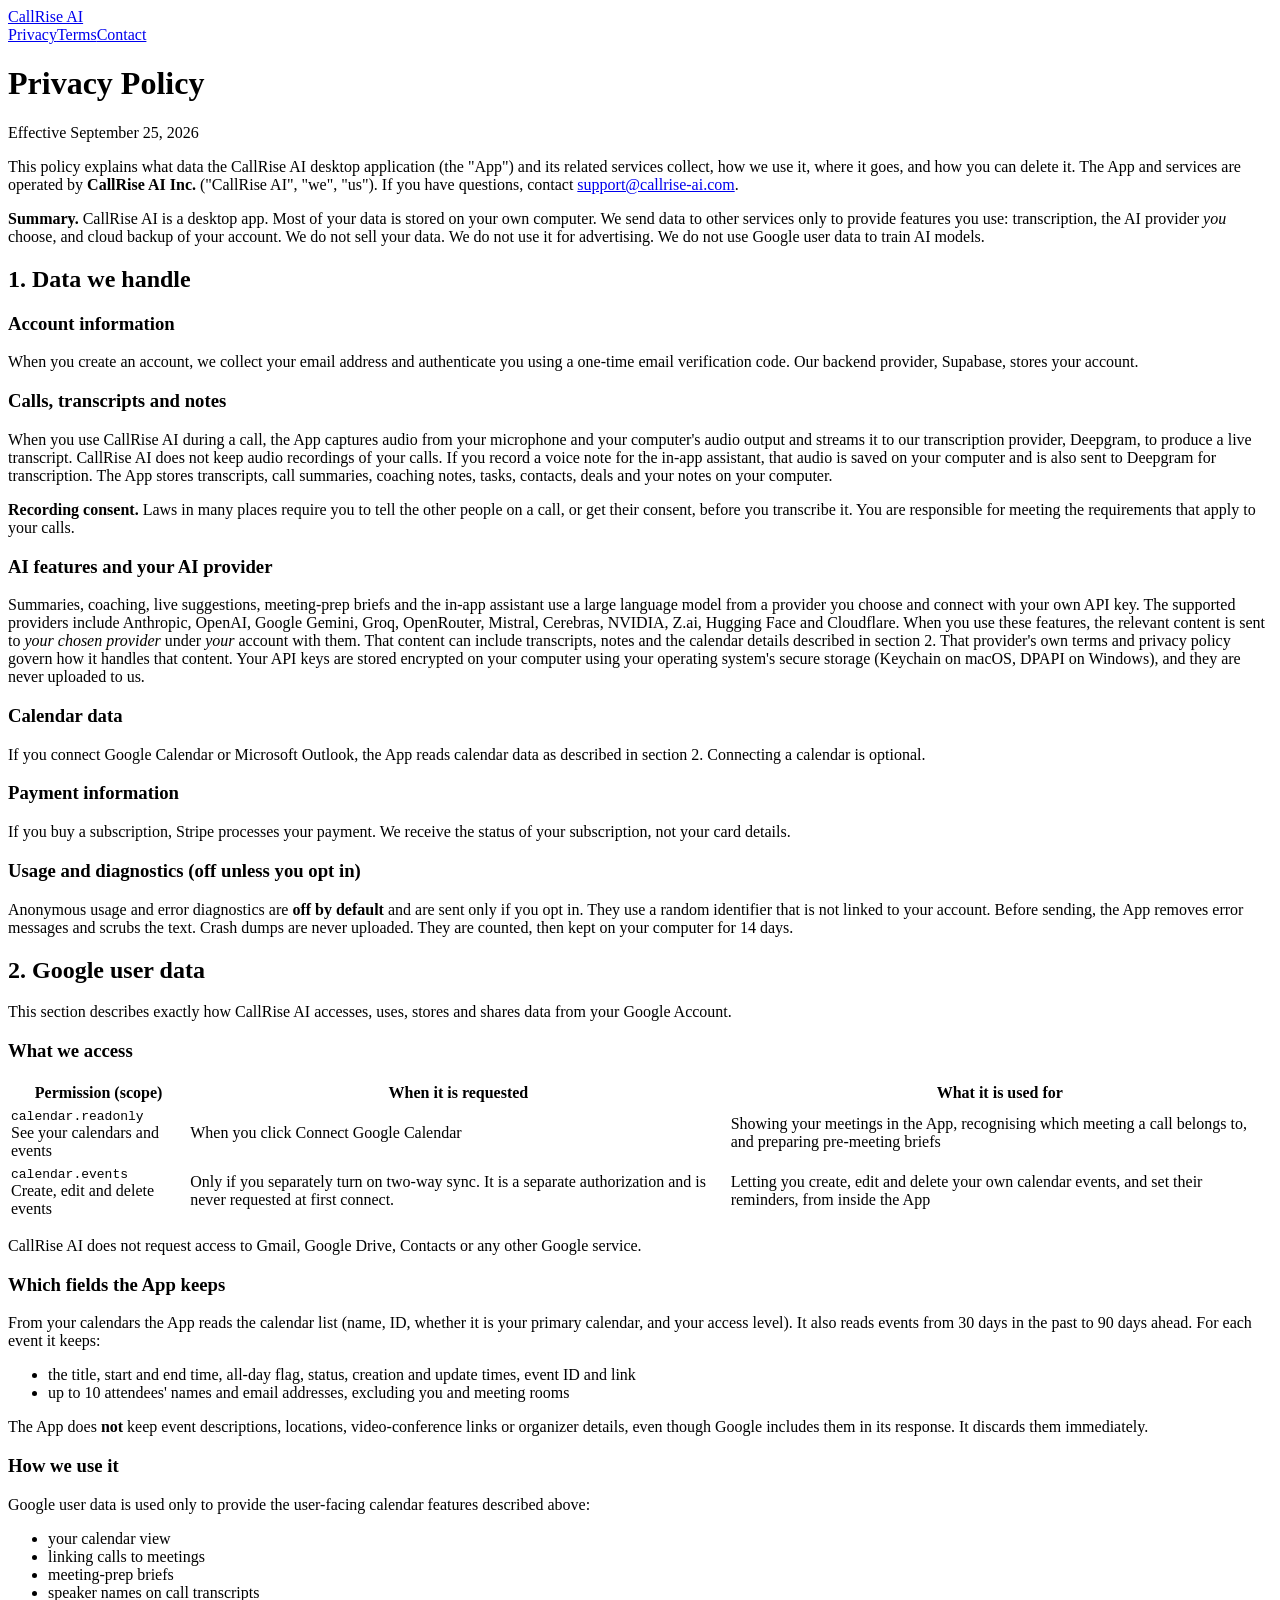
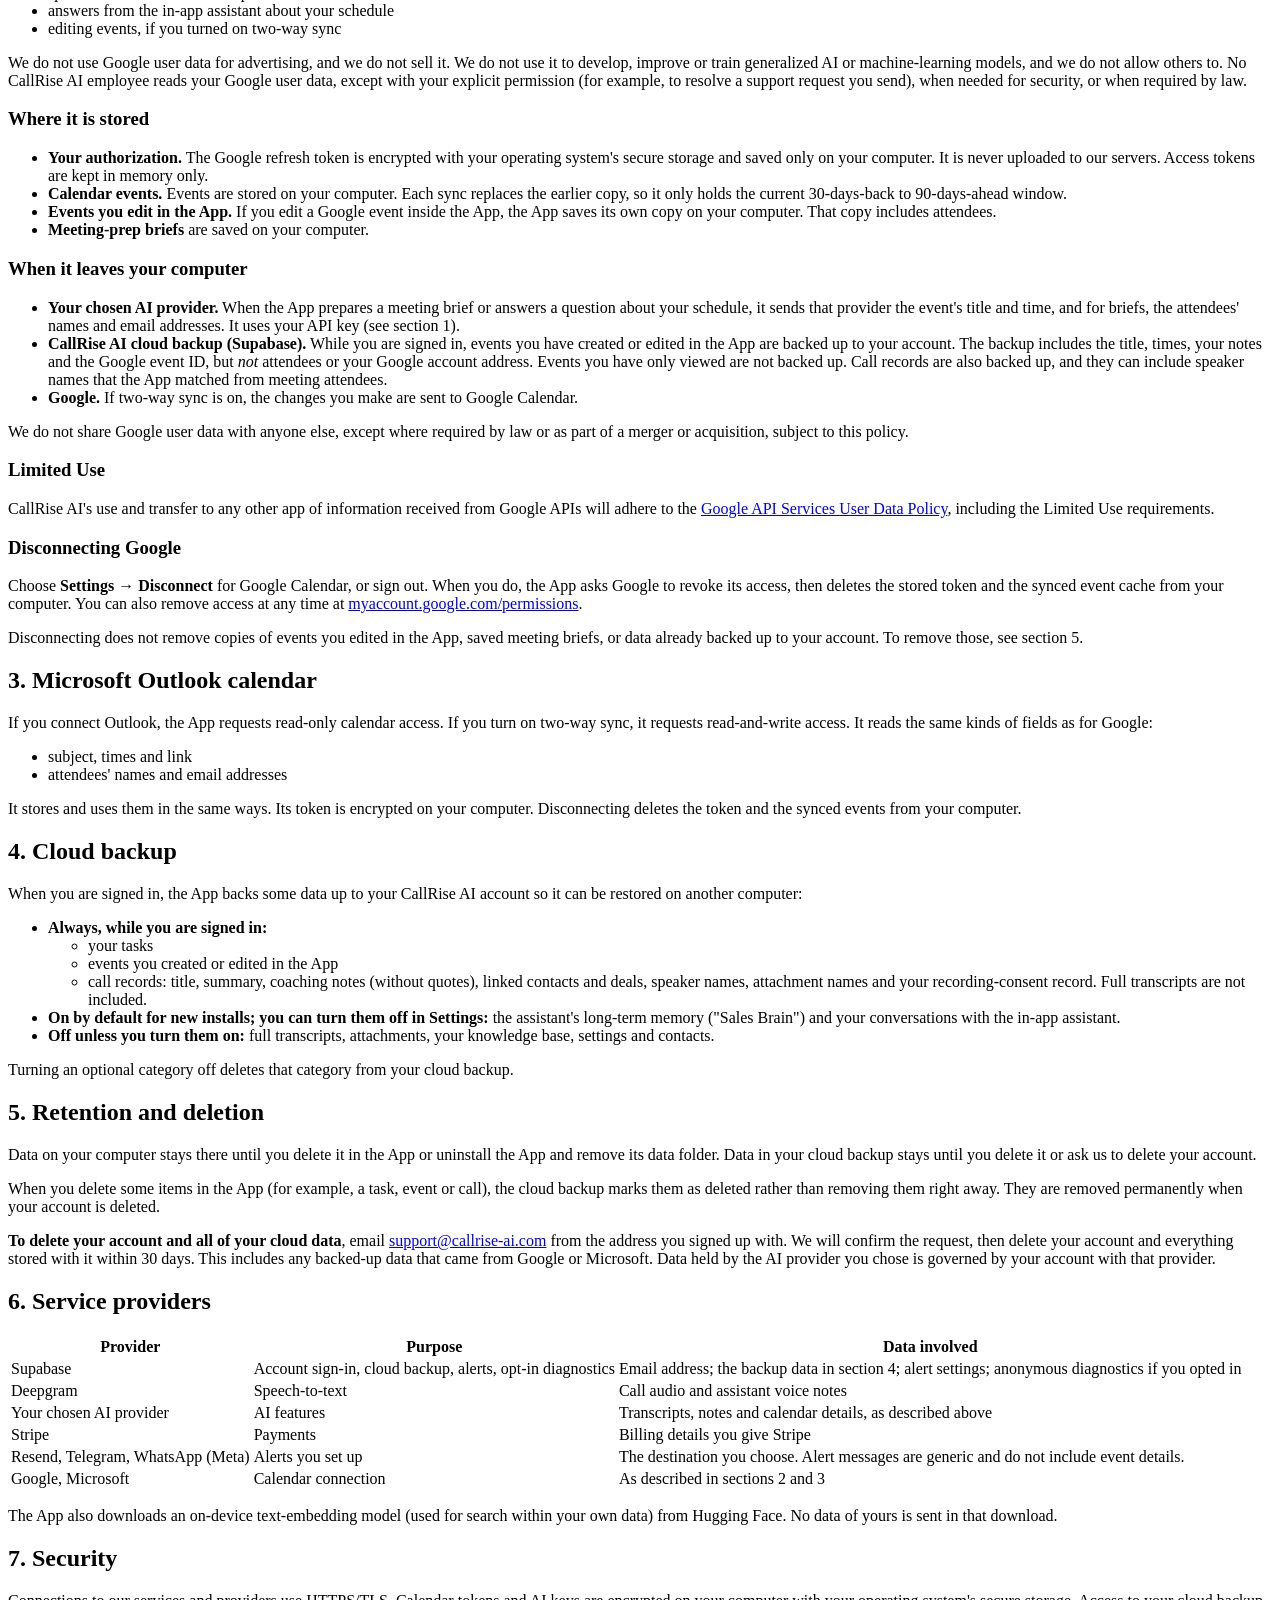
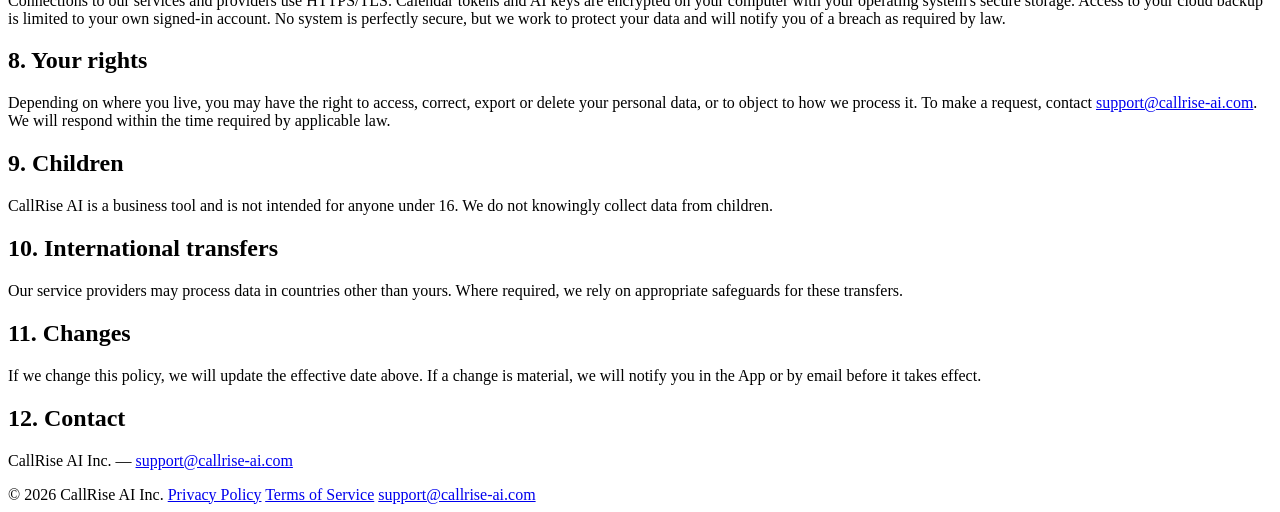
==== privacy/index.html @ b5545a21 "Privacy: exact Limited Use wording; name the embedding model Co-Authored-By: Claude Opus 5.5 <norepl" ====
<!doctype html>
<html lang="en">
<head>
<meta charset="utf-8">
<meta name="viewport" content="width=device-width, initial-scale=1">
<title>Privacy Policy — CallRise AI</title>
<meta name="description" content="How CallRise AI collects, uses, stores, shares and deletes your data, including data from Google Calendar.">
<link rel="icon" href="/icon.png">
<link rel="stylesheet" href="/style.css">
</head>
<body>
<header class="site"><div class="wrap">
  <a class="brand" href="/"><img src="/icon.png" alt="">CallRise AI</a>
  <nav><a href="/privacy/">Privacy</a><a href="/terms/">Terms</a><a href="mailto:support@callrise-ai.com">Contact</a></nav>
</div></header>

<main><div class="wrap">
<h1>Privacy Policy</h1>
<p class="updated">Effective September 25, 2026</p>

<p>This policy explains what data the CallRise AI desktop application (the "App") and its related services collect, how we use it, where it goes, and how you can delete it. The App and services are operated by <strong>CallRise AI Inc.</strong> ("CallRise AI", "we", "us"). If you have questions, contact <a href="mailto:support@callrise-ai.com">support@callrise-ai.com</a>.</p>

<div class="note"><strong>Summary.</strong> CallRise AI is a desktop app. Most of your data is stored on your own computer. We send data to other services only to provide features you use: transcription, the AI provider <em>you</em> choose, and cloud backup of your account. We do not sell your data. We do not use it for advertising. We do not use Google user data to train AI models.</div>

<h2>1. Data we handle</h2>

<h3>Account information</h3>
<p>When you create an account, we collect your email address and authenticate you using a one-time email verification code. Our backend provider, Supabase, stores your account.</p>

<h3>Calls, transcripts and notes</h3>
<p>When you use CallRise AI during a call, the App captures audio from your microphone and your computer's audio output and streams it to our transcription provider, Deepgram, to produce a live transcript. CallRise AI does not keep audio recordings of your calls. If you record a voice note for the in-app assistant, that audio is saved on your computer and is also sent to Deepgram for transcription. The App stores transcripts, call summaries, coaching notes, tasks, contacts, deals and your notes on your computer.</p>
<p><strong>Recording consent.</strong> Laws in many places require you to tell the other people on a call, or get their consent, before you transcribe it. You are responsible for meeting the requirements that apply to your calls.</p>

<h3>AI features and your AI provider</h3>
<p>Summaries, coaching, live suggestions, meeting-prep briefs and the in-app assistant use a large language model from a provider you choose and connect with your own API key. The supported providers include Anthropic, OpenAI, Google Gemini, Groq, OpenRouter, Mistral, Cerebras, NVIDIA, Z.ai, Hugging Face and Cloudflare. When you use these features, the relevant content is sent to <em>your chosen provider</em> under <em>your</em> account with them. That content can include transcripts, notes and the calendar details described in section 2. That provider's own terms and privacy policy govern how it handles that content. Your API keys are stored encrypted on your computer using your operating system's secure storage (Keychain on macOS, DPAPI on Windows), and they are never uploaded to us.</p>

<h3>Calendar data</h3>
<p>If you connect Google Calendar or Microsoft Outlook, the App reads calendar data as described in section 2. Connecting a calendar is optional.</p>

<h3>Payment information</h3>
<p>If you buy a subscription, Stripe processes your payment. We receive the status of your subscription, not your card details.</p>

<h3>Usage and diagnostics (off unless you opt in)</h3>
<p>Anonymous usage and error diagnostics are <strong>off by default</strong> and are sent only if you opt in. They use a random identifier that is not linked to your account. Before sending, the App removes error messages and scrubs the text. Crash dumps are never uploaded. They are counted, then kept on your computer for 14 days.</p>

<h2>2. Google user data</h2>
<p>This section describes exactly how CallRise AI accesses, uses, stores and shares data from your Google Account.</p>

<h3>What we access</h3>
<div class="table-scroll"><table>
<tr><th>Permission (scope)</th><th>When it is requested</th><th>What it is used for</th></tr>
<tr><td><code>calendar.readonly</code><br>See your calendars and events</td><td>When you click Connect Google Calendar</td><td>Showing your meetings in the App, recognising which meeting a call belongs to, and preparing pre-meeting briefs</td></tr>
<tr><td><code>calendar.events</code><br>Create, edit and delete events</td><td>Only if you separately turn on two-way sync. It is a separate authorization and is never requested at first connect.</td><td>Letting you create, edit and delete your own calendar events, and set their reminders, from inside the App</td></tr>
</table></div>
<p>CallRise AI does not request access to Gmail, Google Drive, Contacts or any other Google service.</p>

<h3>Which fields the App keeps</h3>
<p>From your calendars the App reads the calendar list (name, ID, whether it is your primary calendar, and your access level). It also reads events from 30 days in the past to 90 days ahead. For each event it keeps:</p>
<ul>
  <li>the title, start and end time, all-day flag, status, creation and update times, event ID and link</li>
  <li>up to 10 attendees' names and email addresses, excluding you and meeting rooms</li>
</ul>
<p>The App does <strong>not</strong> keep event descriptions, locations, video-conference links or organizer details, even though Google includes them in its response. It discards them immediately.</p>

<h3>How we use it</h3>
<p>Google user data is used only to provide the user-facing calendar features described above:</p>
<ul>
  <li>your calendar view</li>
  <li>linking calls to meetings</li>
  <li>meeting-prep briefs</li>
  <li>speaker names on call transcripts</li>
  <li>answers from the in-app assistant about your schedule</li>
  <li>editing events, if you turned on two-way sync</li>
</ul>
<p>We do not use Google user data for advertising, and we do not sell it. We do not use it to develop, improve or train generalized AI or machine-learning models, and we do not allow others to. No CallRise AI employee reads your Google user data, except with your explicit permission (for example, to resolve a support request you send), when needed for security, or when required by law.</p>

<h3>Where it is stored</h3>
<ul>
  <li><strong>Your authorization.</strong> The Google refresh token is encrypted with your operating system's secure storage and saved only on your computer. It is never uploaded to our servers. Access tokens are kept in memory only.</li>
  <li><strong>Calendar events.</strong> Events are stored on your computer. Each sync replaces the earlier copy, so it only holds the current 30-days-back to 90-days-ahead window.</li>
  <li><strong>Events you edit in the App.</strong> If you edit a Google event inside the App, the App saves its own copy on your computer. That copy includes attendees.</li>
  <li><strong>Meeting-prep briefs</strong> are saved on your computer.</li>
</ul>

<h3>When it leaves your computer</h3>
<ul>
  <li><strong>Your chosen AI provider.</strong> When the App prepares a meeting brief or answers a question about your schedule, it sends that provider the event's title and time, and for briefs, the attendees' names and email addresses. It uses your API key (see section 1).</li>
  <li><strong>CallRise AI cloud backup (Supabase).</strong> While you are signed in, events you have created or edited in the App are backed up to your account. The backup includes the title, times, your notes and the Google event ID, but <em>not</em> attendees or your Google account address. Events you have only viewed are not backed up. Call records are also backed up, and they can include speaker names that the App matched from meeting attendees.</li>
  <li><strong>Google.</strong> If two-way sync is on, the changes you make are sent to Google Calendar.</li>
</ul>
<p>We do not share Google user data with anyone else, except where required by law or as part of a merger or acquisition, subject to this policy.</p>

<h3>Limited Use</h3>
<p>CallRise AI's use and transfer to any other app of information received from Google APIs will adhere to the <a href="https://developers.google.com/terms/api-services-user-data-policy">Google API Services User Data Policy</a>, including the Limited Use requirements.</p>

<h3>Disconnecting Google</h3>
<p>Choose <strong>Settings → Disconnect</strong> for Google Calendar, or sign out. When you do, the App asks Google to revoke its access, then deletes the stored token and the synced event cache from your computer. You can also remove access at any time at <a href="https://myaccount.google.com/permissions">myaccount.google.com/permissions</a>.</p>
<p>Disconnecting does not remove copies of events you edited in the App, saved meeting briefs, or data already backed up to your account. To remove those, see section 5.</p>

<h2>3. Microsoft Outlook calendar</h2>
<p>If you connect Outlook, the App requests read-only calendar access. If you turn on two-way sync, it requests read-and-write access. It reads the same kinds of fields as for Google:</p>
<ul>
  <li>subject, times and link</li>
  <li>attendees' names and email addresses</li>
</ul>
<p>It stores and uses them in the same ways. Its token is encrypted on your computer. Disconnecting deletes the token and the synced events from your computer.</p>

<h2>4. Cloud backup</h2>
<p>When you are signed in, the App backs some data up to your CallRise AI account so it can be restored on another computer:</p>
<ul>
  <li><strong>Always, while you are signed in:</strong>
    <ul>
      <li>your tasks</li>
      <li>events you created or edited in the App</li>
      <li>call records: title, summary, coaching notes (without quotes), linked contacts and deals, speaker names, attachment names and your recording-consent record. Full transcripts are not included.</li>
    </ul>
  </li>
  <li><strong>On by default for new installs; you can turn them off in Settings:</strong> the assistant's long-term memory ("Sales Brain") and your conversations with the in-app assistant.</li>
  <li><strong>Off unless you turn them on:</strong> full transcripts, attachments, your knowledge base, settings and contacts.</li>
</ul>
<p>Turning an optional category off deletes that category from your cloud backup.</p>

<h2>5. Retention and deletion</h2>
<p>Data on your computer stays there until you delete it in the App or uninstall the App and remove its data folder. Data in your cloud backup stays until you delete it or ask us to delete your account.</p>
<p>When you delete some items in the App (for example, a task, event or call), the cloud backup marks them as deleted rather than removing them right away. They are removed permanently when your account is deleted.</p>
<p><strong>To delete your account and all of your cloud data</strong>, email <a href="mailto:support@callrise-ai.com">support@callrise-ai.com</a> from the address you signed up with. We will confirm the request, then delete your account and everything stored with it within 30 days. This includes any backed-up data that came from Google or Microsoft. Data held by the AI provider you chose is governed by your account with that provider.</p>

<h2>6. Service providers</h2>
<div class="table-scroll"><table>
<tr><th>Provider</th><th>Purpose</th><th>Data involved</th></tr>
<tr><td>Supabase</td><td>Account sign-in, cloud backup, alerts, opt-in diagnostics</td><td>Email address; the backup data in section 4; alert settings; anonymous diagnostics if you opted in</td></tr>
<tr><td>Deepgram</td><td>Speech-to-text</td><td>Call audio and assistant voice notes</td></tr>
<tr><td>Your chosen AI provider</td><td>AI features</td><td>Transcripts, notes and calendar details, as described above</td></tr>
<tr><td>Stripe</td><td>Payments</td><td>Billing details you give Stripe</td></tr>
<tr><td>Resend, Telegram, WhatsApp (Meta)</td><td>Alerts you set up</td><td>The destination you choose. Alert messages are generic and do not include event details.</td></tr>
<tr><td>Google, Microsoft</td><td>Calendar connection</td><td>As described in sections 2 and 3</td></tr>
</table></div>
<p>The App also downloads an on-device text-embedding model (used for search within your own data) from Hugging Face. No data of yours is sent in that download.</p>

<h2>7. Security</h2>
<p>Connections to our services and providers use HTTPS/TLS. Calendar tokens and AI keys are encrypted on your computer with your operating system's secure storage. Access to your cloud backup is limited to your own signed-in account. No system is perfectly secure, but we work to protect your data and will notify you of a breach as required by law.</p>

<h2>8. Your rights</h2>
<p>Depending on where you live, you may have the right to access, correct, export or delete your personal data, or to object to how we process it. To make a request, contact <a href="mailto:support@callrise-ai.com">support@callrise-ai.com</a>. We will respond within the time required by applicable law.</p>

<h2>9. Children</h2>
<p>CallRise AI is a business tool and is not intended for anyone under 16. We do not knowingly collect data from children.</p>

<h2>10. International transfers</h2>
<p>Our service providers may process data in countries other than yours. Where required, we rely on appropriate safeguards for these transfers.</p>

<h2>11. Changes</h2>
<p>If we change this policy, we will update the effective date above. If a change is material, we will notify you in the App or by email before it takes effect.</p>

<h2>12. Contact</h2>
<p>CallRise AI Inc. — <a href="mailto:support@callrise-ai.com">support@callrise-ai.com</a></p>
</div></main>

<footer class="site"><div class="wrap">
  <span>&copy; 2026 CallRise AI Inc.</span>
  <a href="/privacy/">Privacy Policy</a>
  <a href="/terms/">Terms of Service</a>
  <a href="mailto:support@callrise-ai.com">support@callrise-ai.com</a>
</div></footer>
</body>
</html>
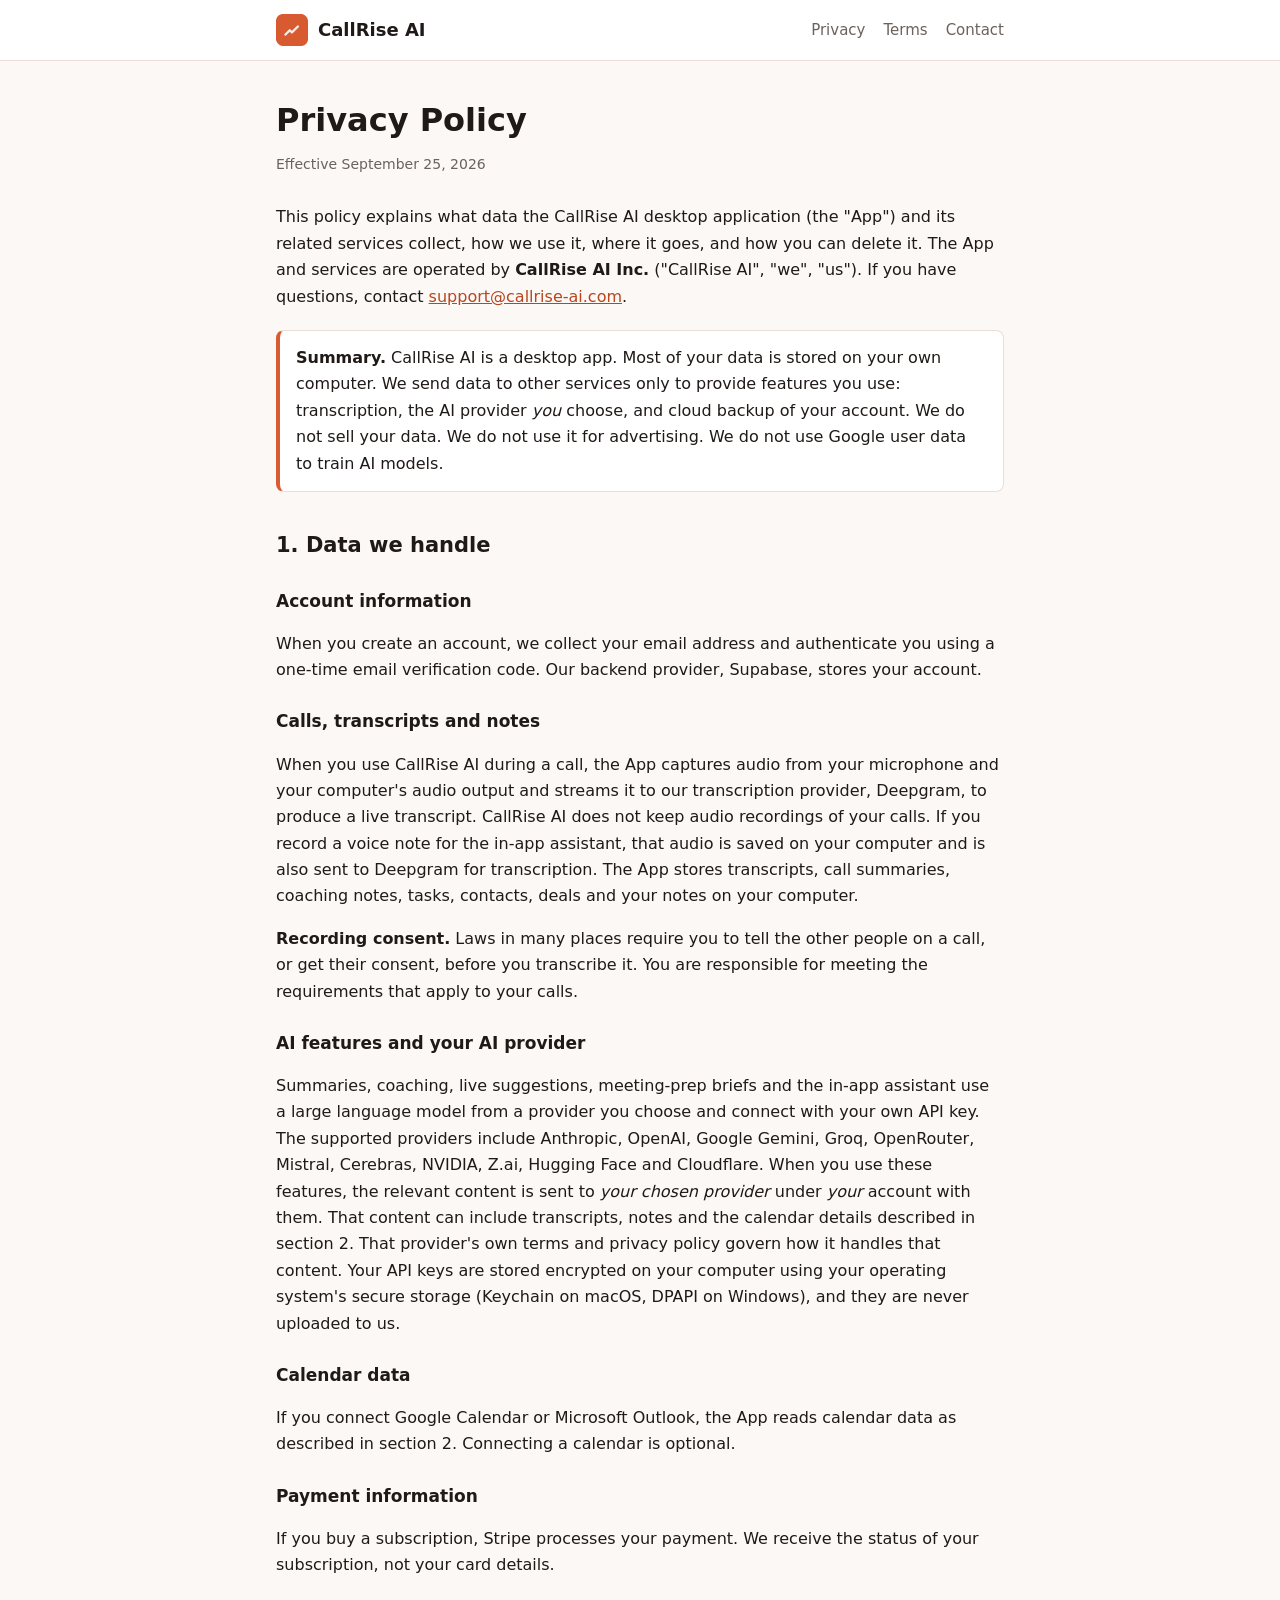
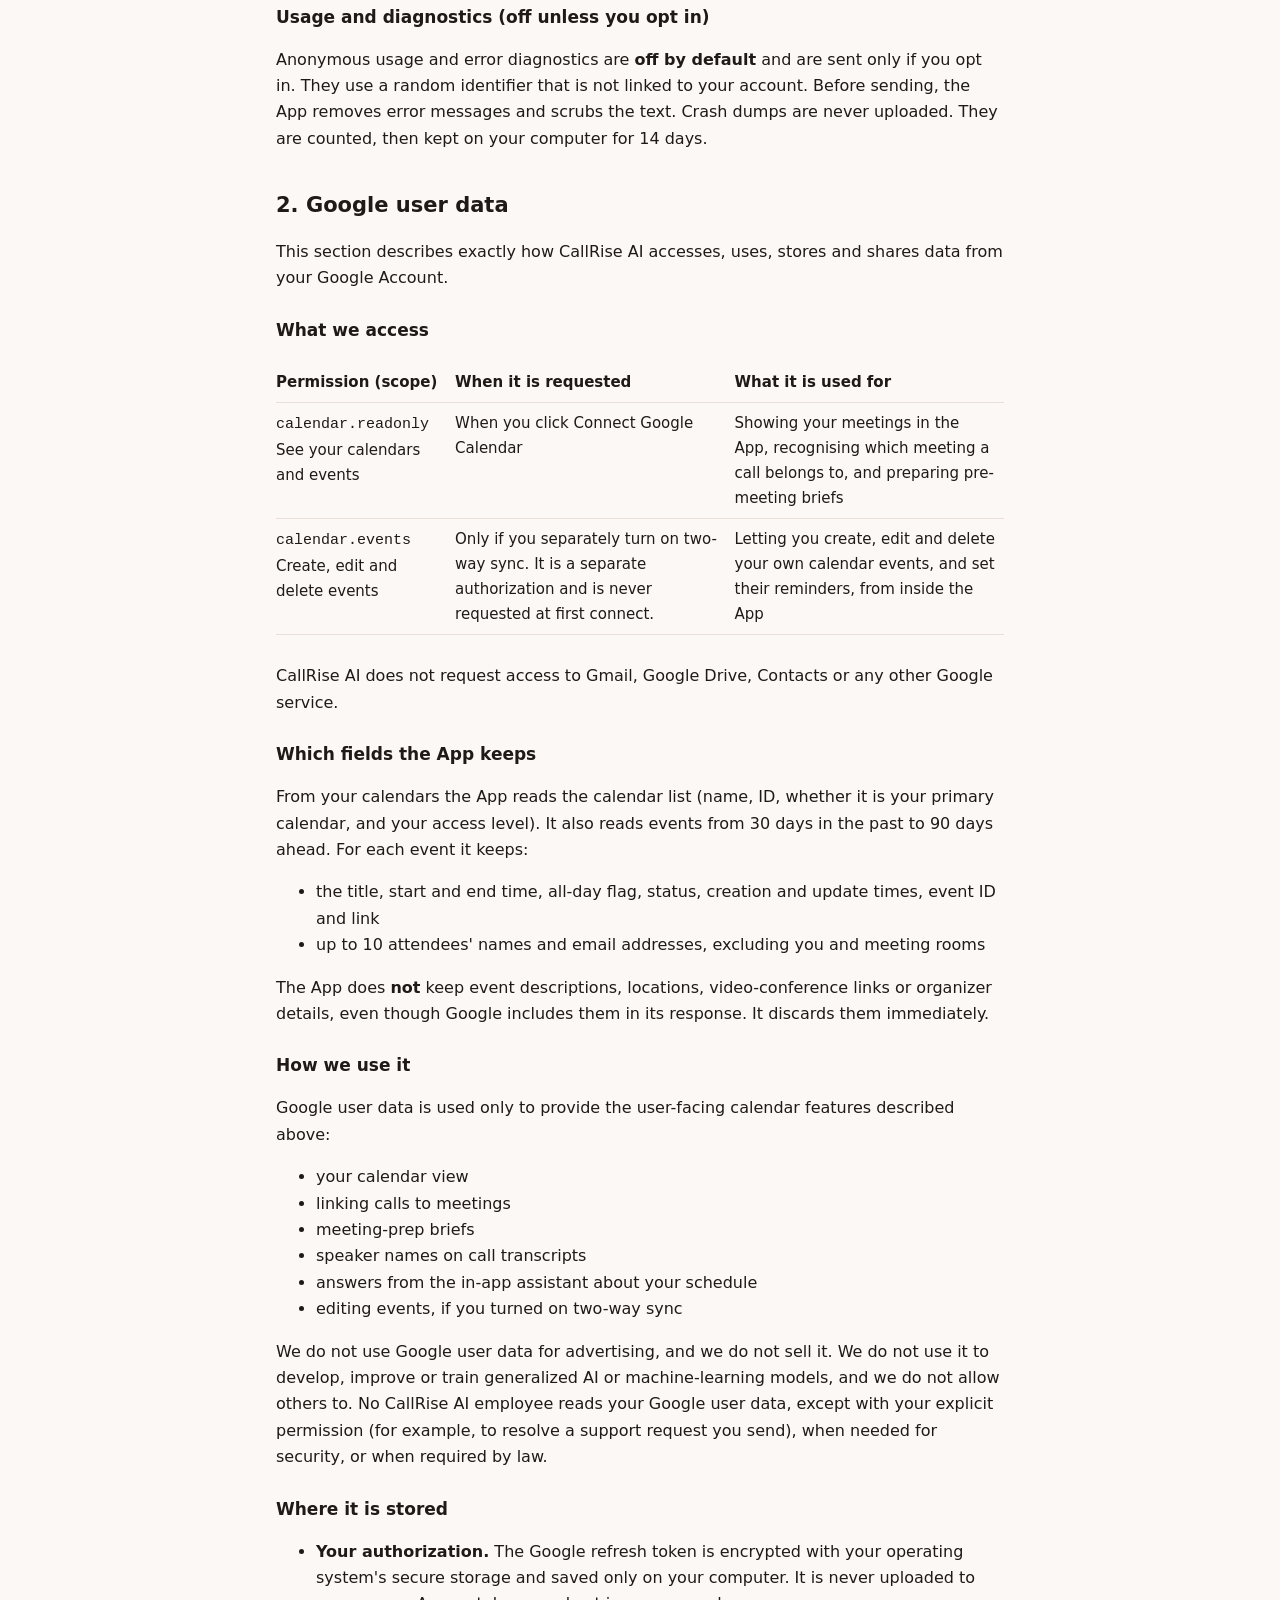
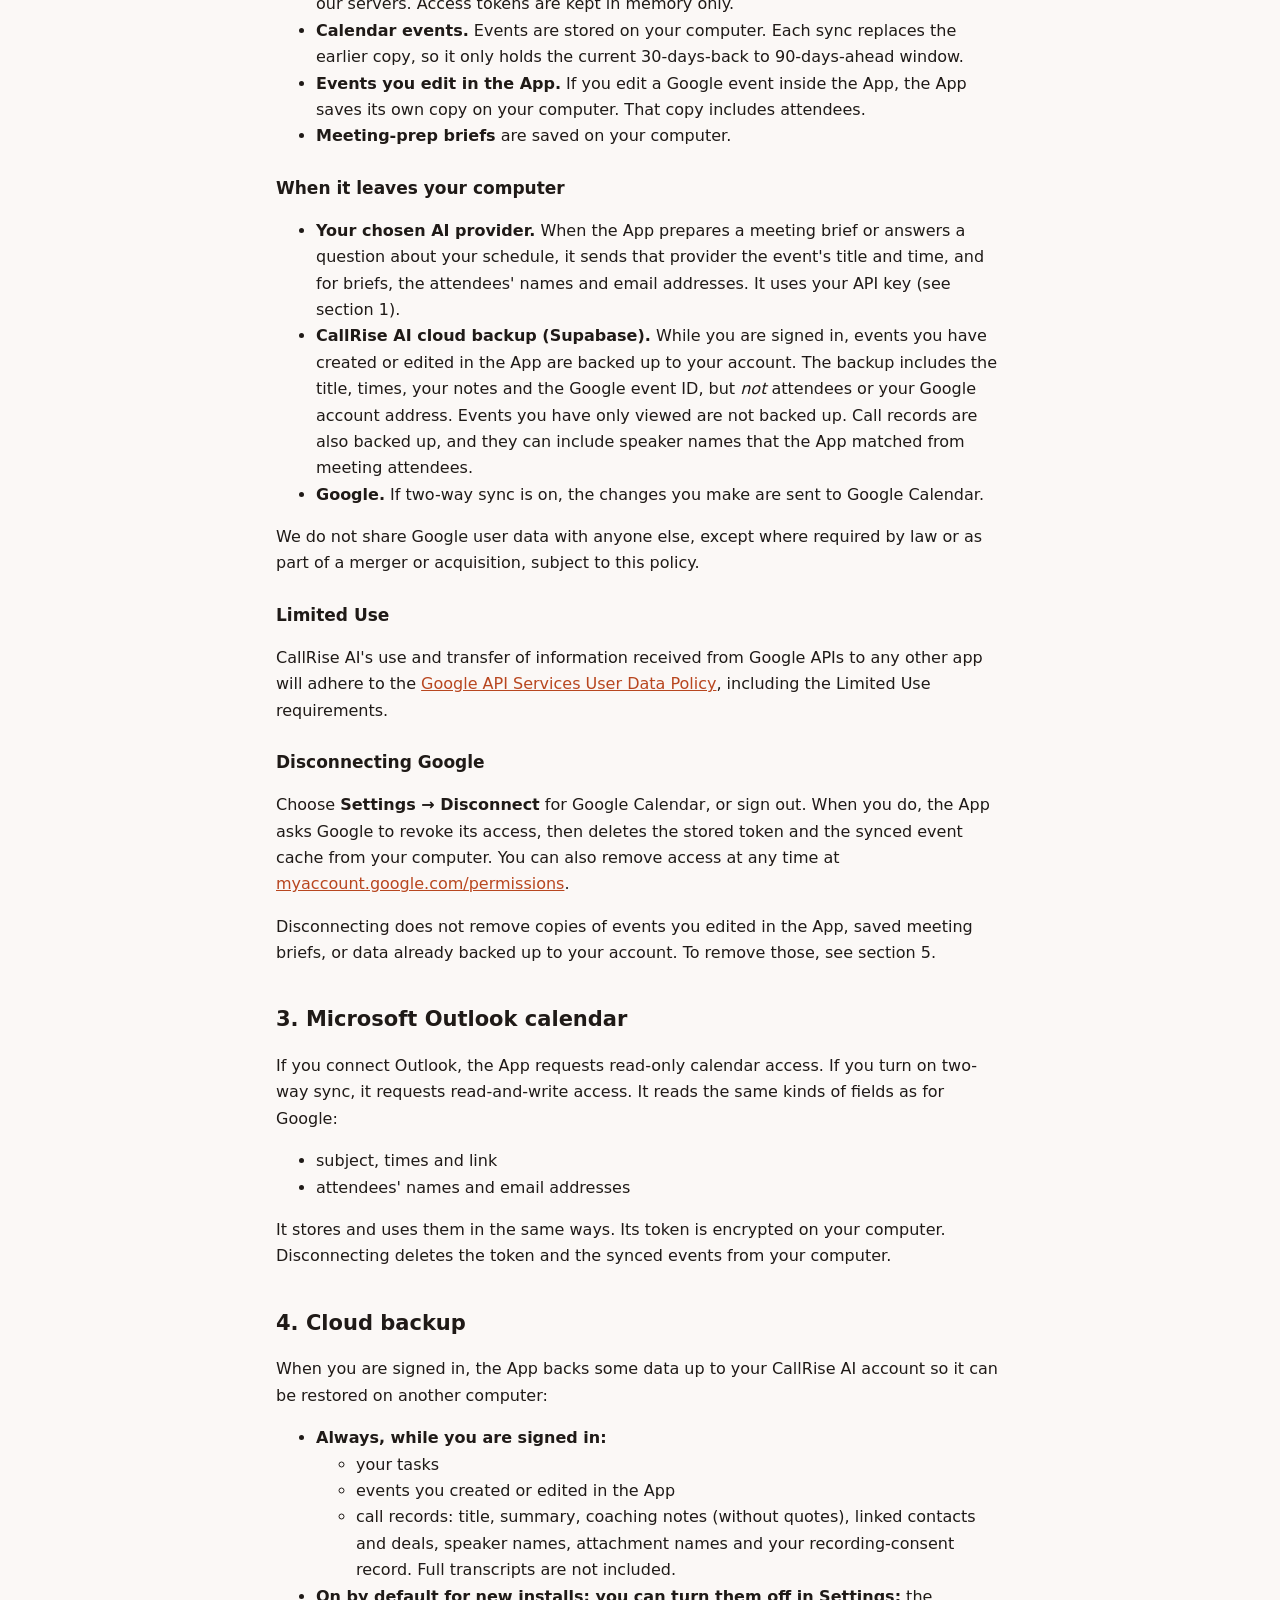
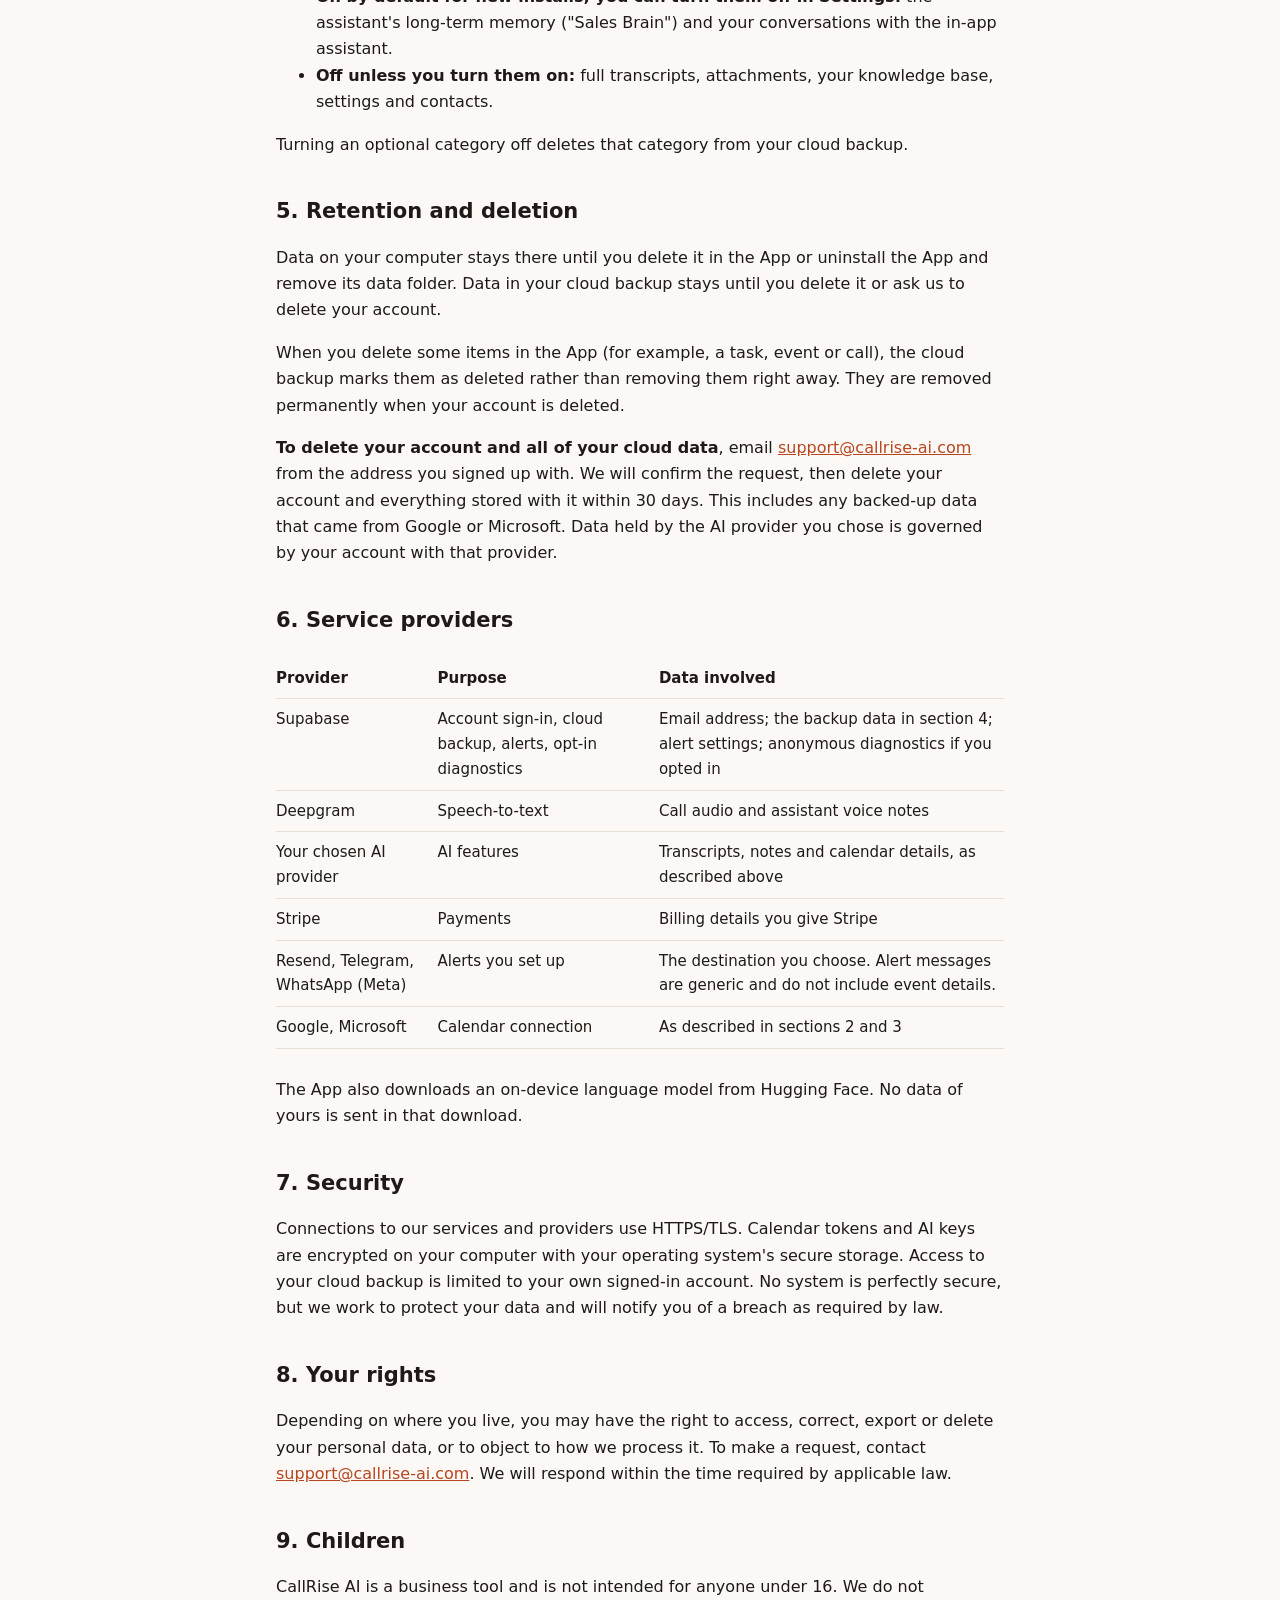
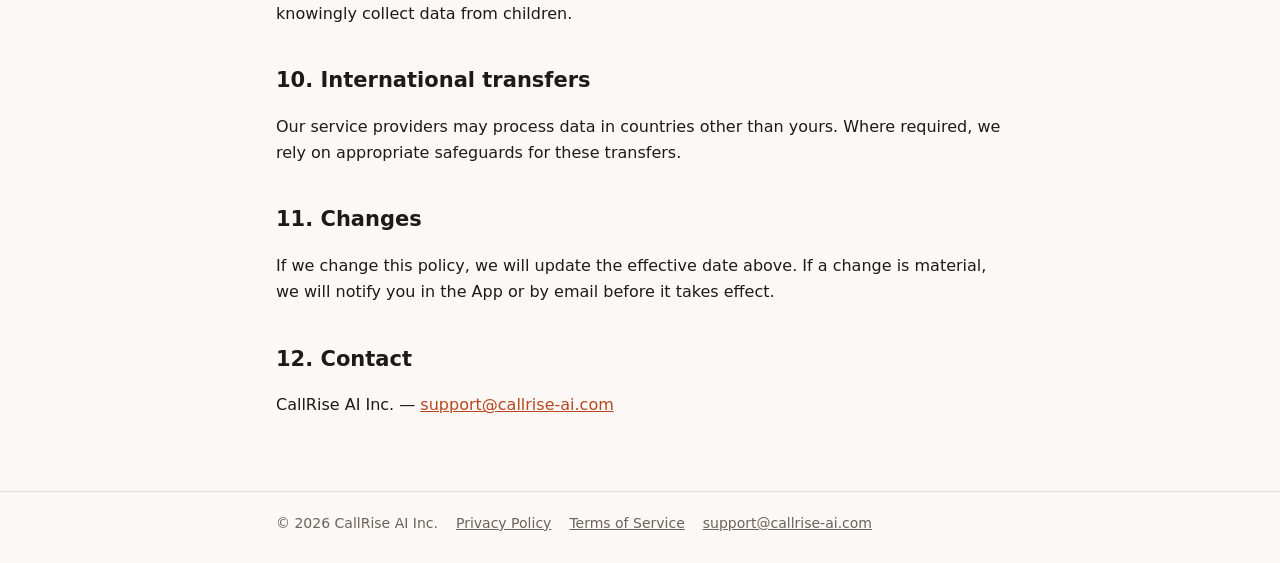
==== commit 3f9c512e: "CallRise AI website: home, privacy policy, terms (for Google OAuth verification) Co-Authored-By: Cla" ====
--- a/privacy/index.html
+++ b/privacy/index.html
@@ -91,7 +91,7 @@
 <p>We do not share Google user data with anyone else, except where required by law or as part of a merger or acquisition, subject to this policy.</p>
 
 <h3>Limited Use</h3>
-<p>CallRise AI's use and transfer to any other app of information received from Google APIs will adhere to the <a href="https://developers.google.com/terms/api-services-user-data-policy">Google API Services User Data Policy</a>, including the Limited Use requirements.</p>
+<p>CallRise AI's use and transfer of information received from Google APIs to any other app will adhere to the <a href="https://developers.google.com/terms/api-services-user-data-policy">Google API Services User Data Policy</a>, including the Limited Use requirements.</p>
 
 <h3>Disconnecting Google</h3>
 <p>Choose <strong>Settings → Disconnect</strong> for Google Calendar, or sign out. When you do, the App asks Google to revoke its access, then deletes the stored token and the synced event cache from your computer. You can also remove access at any time at <a href="https://myaccount.google.com/permissions">myaccount.google.com/permissions</a>.</p>
@@ -135,7 +135,7 @@
 <tr><td>Resend, Telegram, WhatsApp (Meta)</td><td>Alerts you set up</td><td>The destination you choose. Alert messages are generic and do not include event details.</td></tr>
 <tr><td>Google, Microsoft</td><td>Calendar connection</td><td>As described in sections 2 and 3</td></tr>
 </table></div>
-<p>The App also downloads an on-device text-embedding model (used for search within your own data) from Hugging Face. No data of yours is sent in that download.</p>
+<p>The App also downloads an on-device language model from Hugging Face. No data of yours is sent in that download.</p>
 
 <h2>7. Security</h2>
 <p>Connections to our services and providers use HTTPS/TLS. Calendar tokens and AI keys are encrypted on your computer with your operating system's secure storage. Access to your cloud backup is limited to your own signed-in account. No system is perfectly secure, but we work to protect your data and will notify you of a breach as required by law.</p>
--- a/style.css
+++ b/style.css
@@ -0,0 +1,64 @@
+:root {
+  --bg: #fbf8f6;
+  --surface: #ffffff;
+  --text: #1f1a17;
+  --muted: #6b625c;
+  --line: #eadfd8;
+  --brand: #d95b32;
+  --brand-ink: #b8461f;
+}
+@media (prefers-color-scheme: dark) {
+  :root {
+    --bg: #161311;
+    --surface: #1f1b18;
+    --text: #f2ece8;
+    --muted: #a99f98;
+    --line: #342d28;
+    --brand: #e5704a;
+    --brand-ink: #f08a66;
+  }
+}
+* { box-sizing: border-box; }
+html { -webkit-text-size-adjust: 100%; }
+body {
+  margin: 0;
+  background: var(--bg);
+  color: var(--text);
+  font: 16px/1.65 system-ui, -apple-system, "Segoe UI", Roboto, Helvetica, Arial, sans-serif;
+}
+a { color: var(--brand-ink); }
+.wrap { max-width: 760px; margin: 0 auto; padding: 0 16px; }
+header.site {
+  border-bottom: 1px solid var(--line);
+  background: var(--surface);
+}
+header.site .wrap {
+  display: flex; align-items: center; justify-content: space-between;
+  gap: 12px; padding-top: 14px; padding-bottom: 14px; flex-wrap: wrap;
+}
+.brand { display: flex; align-items: center; gap: 10px; text-decoration: none; color: var(--text); font-weight: 700; font-size: 18px; }
+.brand img { width: 32px; height: 32px; }
+nav a { color: var(--muted); text-decoration: none; margin-left: 18px; font-size: 15px; }
+nav a:first-child { margin-left: 0; }
+nav a:hover { color: var(--text); }
+main { padding: 40px 0 56px; }
+h1 { font-size: 32px; line-height: 1.2; margin: 0 0 8px; }
+h2 { font-size: 21px; margin: 36px 0 8px; }
+h3 { font-size: 17px; margin: 24px 0 6px; }
+.lede { font-size: 19px; color: var(--muted); margin: 0 0 28px; }
+.updated { color: var(--muted); font-size: 14px; margin-bottom: 28px; }
+.hero { text-align: center; padding: 32px 0 8px; }
+.hero img { width: 96px; height: 96px; margin-bottom: 20px; }
+.hero h1 { font-size: 40px; }
+.cards { display: grid; grid-template-columns: repeat(auto-fit, minmax(210px, 1fr)); gap: 14px; margin: 32px 0; }
+.card { background: var(--surface); border: 1px solid var(--line); border-radius: 12px; padding: 18px; }
+.card h3 { margin-top: 0; }
+.card p { margin: 0; color: var(--muted); font-size: 15px; }
+.note { background: var(--surface); border: 1px solid var(--line); border-left: 4px solid var(--brand); border-radius: 8px; padding: 14px 16px; margin: 20px 0; }
+table { border-collapse: collapse; width: 100%; font-size: 15px; margin: 12px 0; }
+th, td { text-align: left; vertical-align: top; border-bottom: 1px solid var(--line); padding: 8px 8px 8px 0; }
+th { font-weight: 600; }
+.table-scroll { overflow-x: auto; }
+footer.site { border-top: 1px solid var(--line); color: var(--muted); font-size: 14px; }
+footer.site .wrap { padding-top: 20px; padding-bottom: 28px; display: flex; flex-wrap: wrap; gap: 8px 18px; }
+footer.site a { color: var(--muted); }
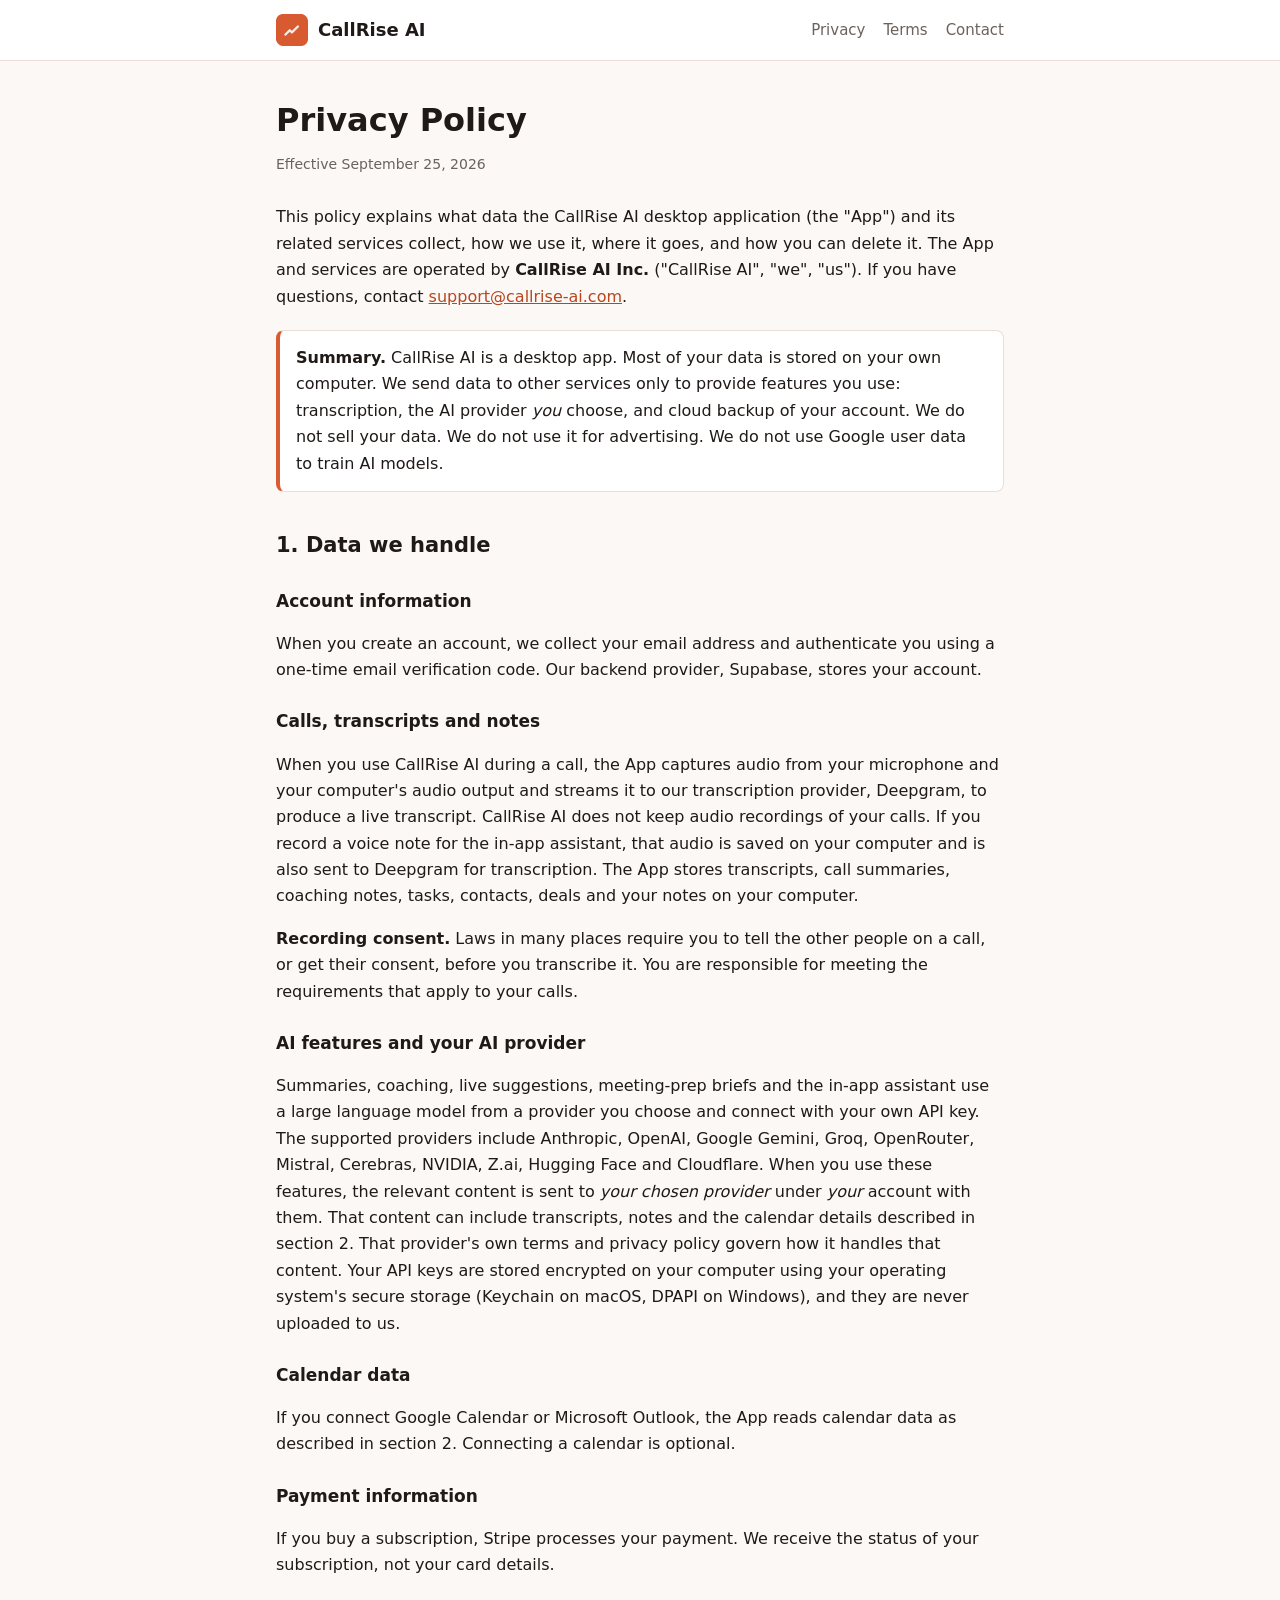
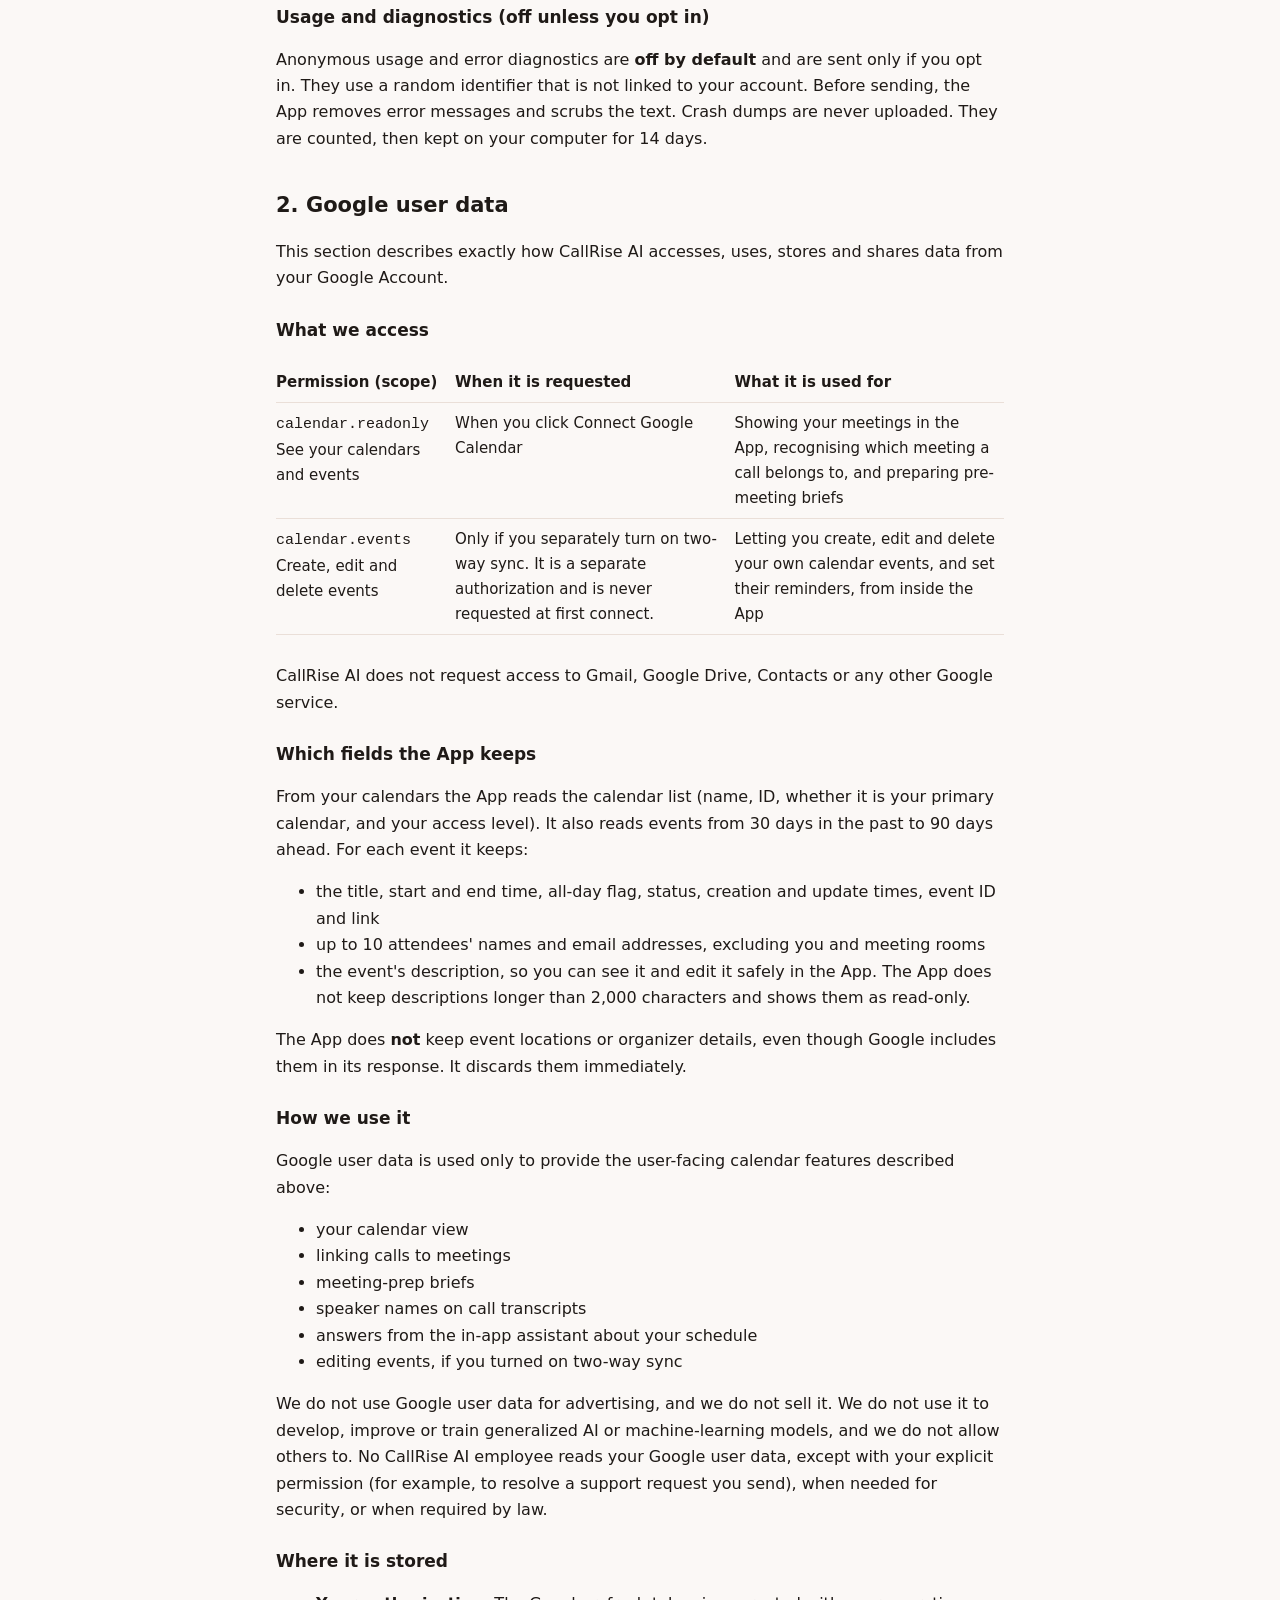
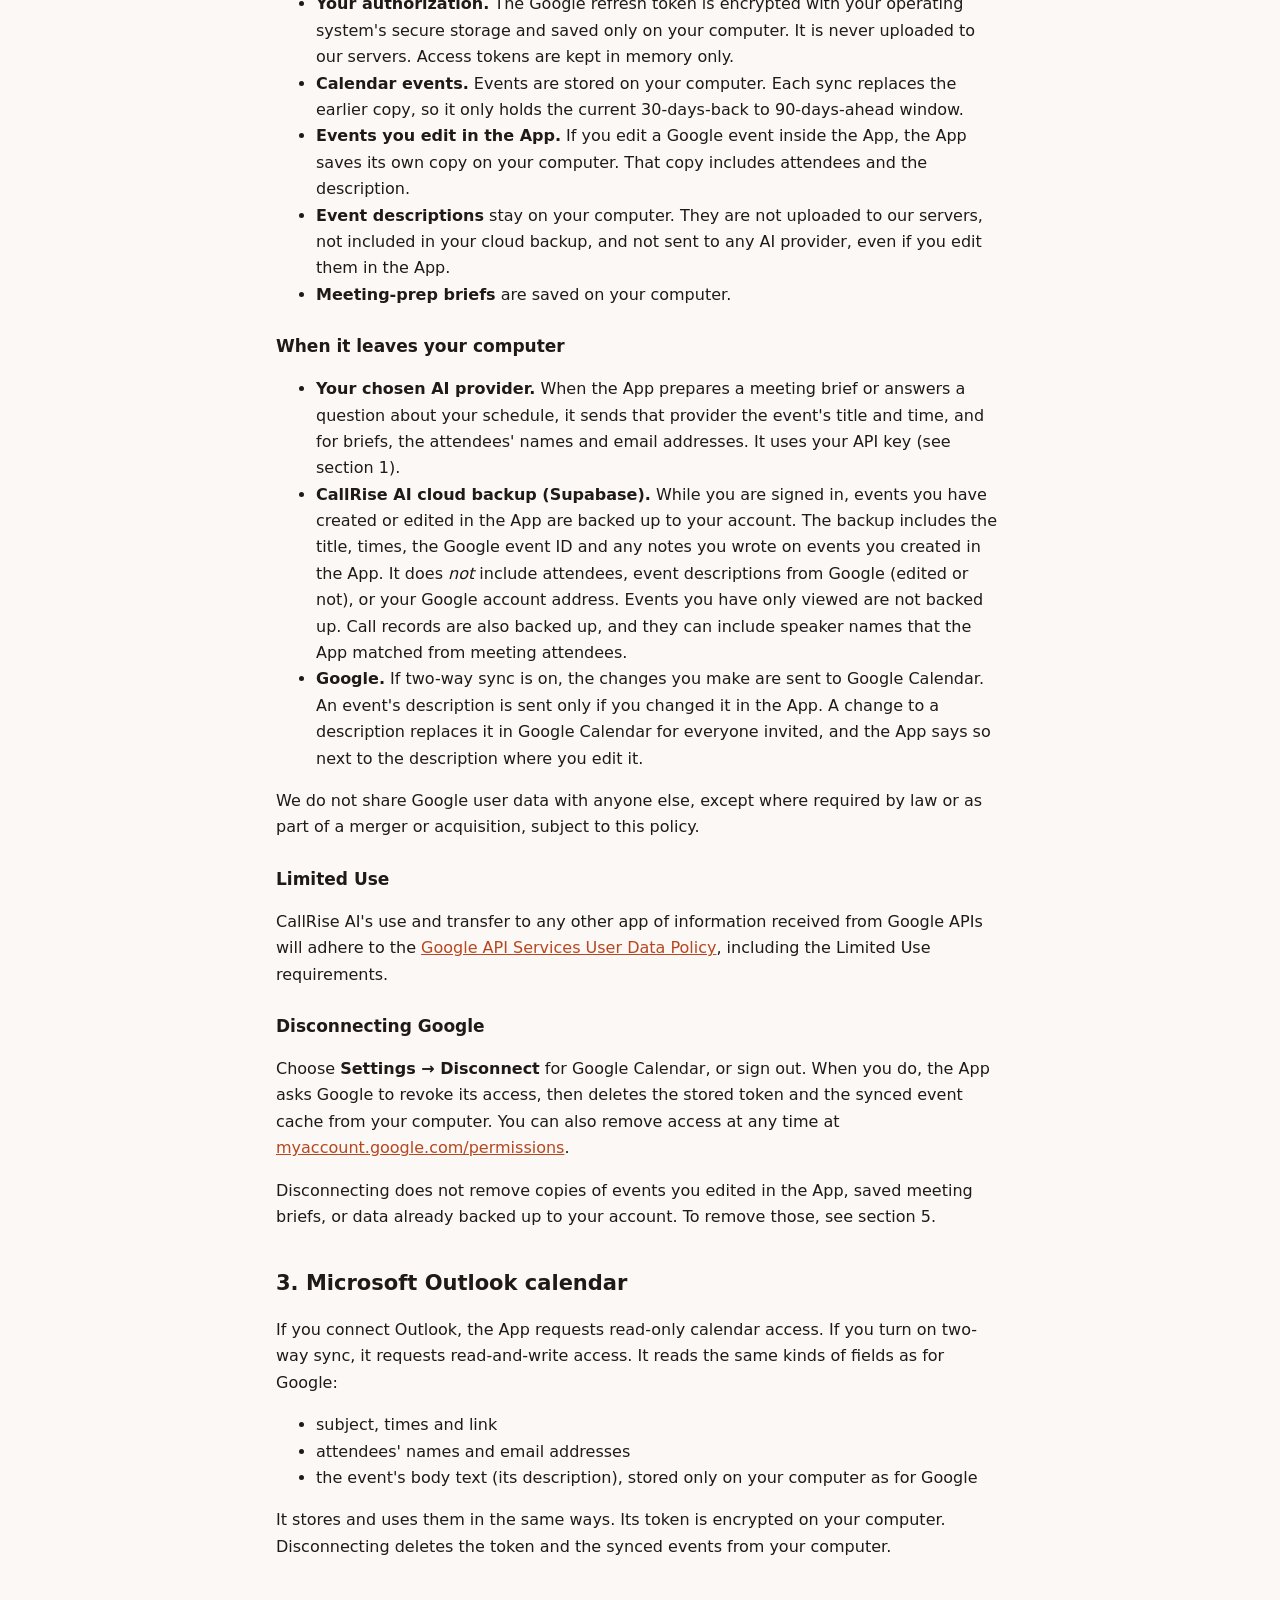
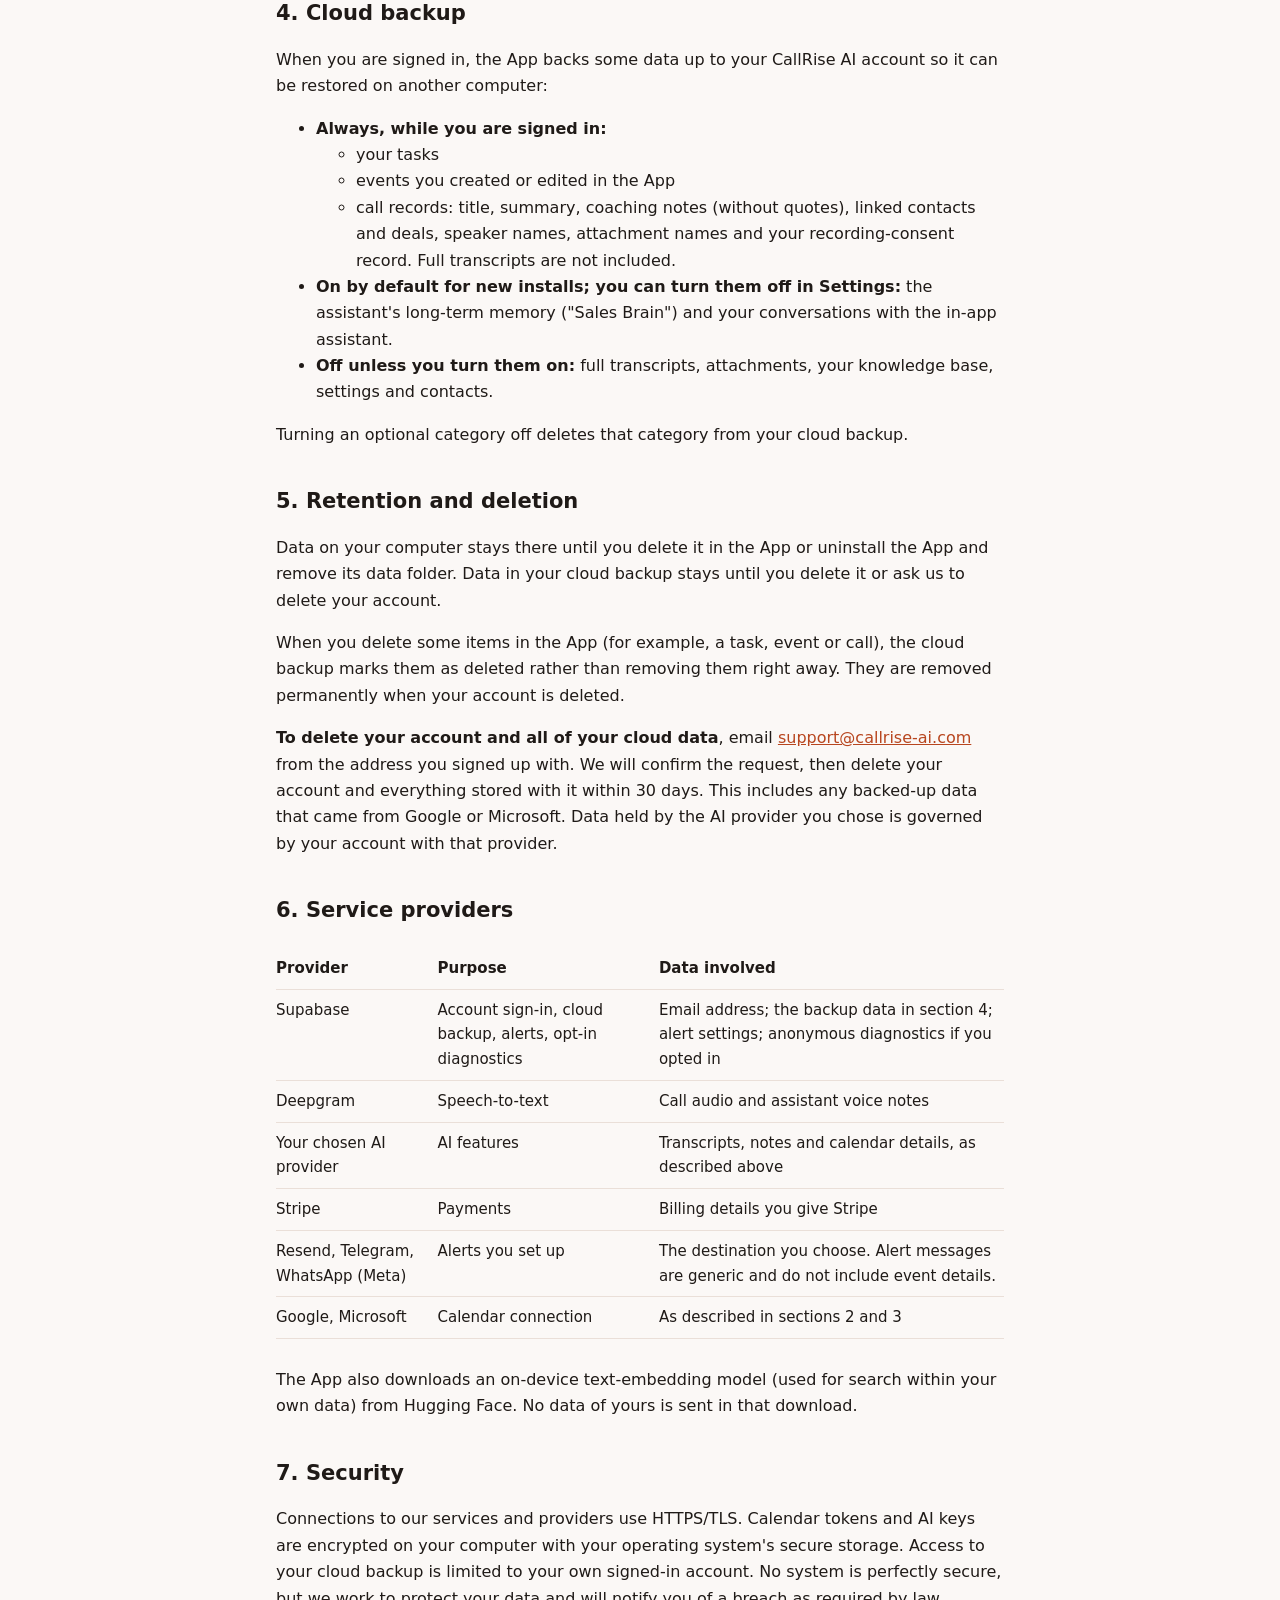
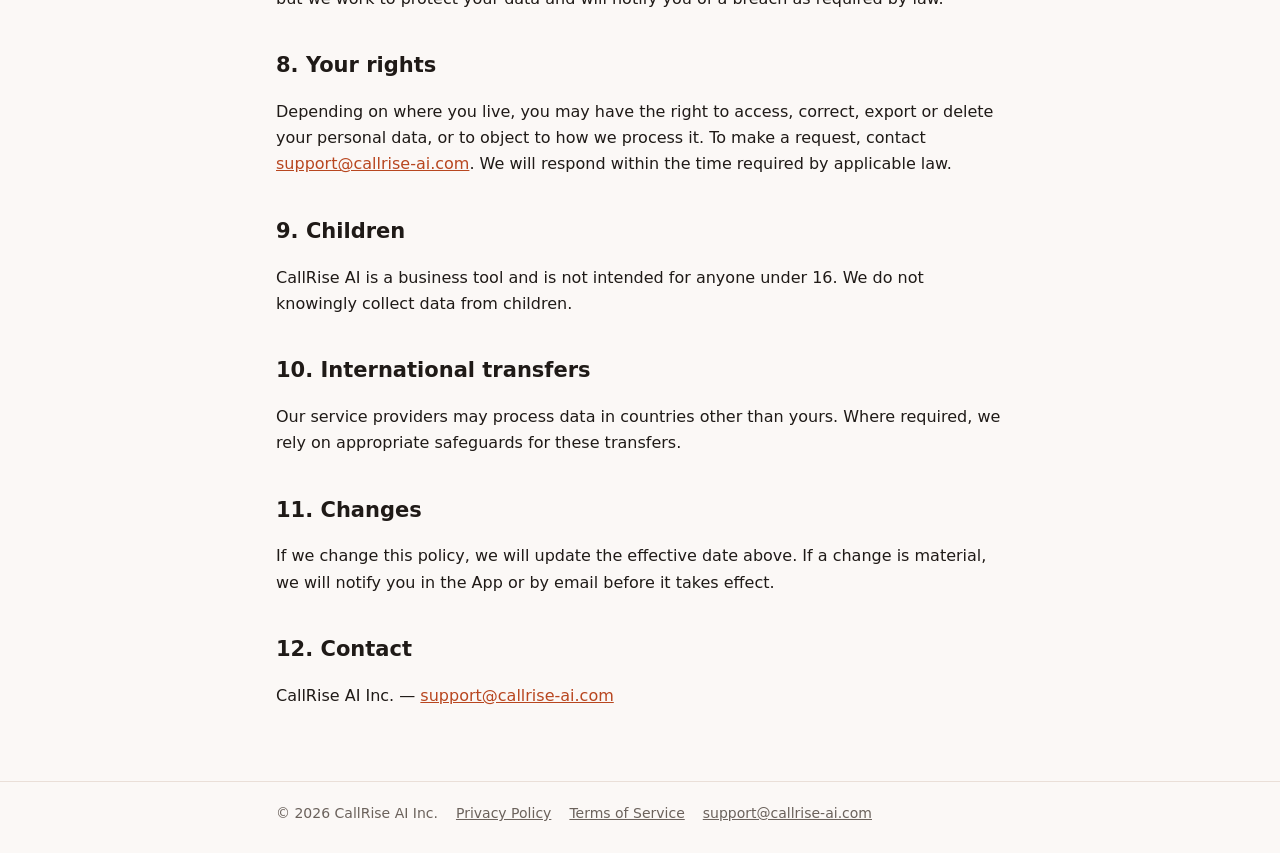
==== commit 0e0f5243: "Privacy: event descriptions are kept on the device (ships with CallRise BUG-323) Co-Authored-By: Cla" ====
--- a/privacy/index.html
+++ b/privacy/index.html
@@ -59,8 +59,9 @@
 <ul>
   <li>the title, start and end time, all-day flag, status, creation and update times, event ID and link</li>
   <li>up to 10 attendees' names and email addresses, excluding you and meeting rooms</li>
+  <li>the event's description, so you can see it and edit it safely in the App. The App does not keep descriptions longer than 2,000 characters and shows them as read-only.</li>
 </ul>
-<p>The App does <strong>not</strong> keep event descriptions, locations, video-conference links or organizer details, even though Google includes them in its response. It discards them immediately.</p>
+<p>The App does <strong>not</strong> keep event locations or organizer details, even though Google includes them in its response. It discards them immediately.</p>
 
 <h3>How we use it</h3>
 <p>Google user data is used only to provide the user-facing calendar features described above:</p>
@@ -78,20 +79,21 @@
 <ul>
   <li><strong>Your authorization.</strong> The Google refresh token is encrypted with your operating system's secure storage and saved only on your computer. It is never uploaded to our servers. Access tokens are kept in memory only.</li>
   <li><strong>Calendar events.</strong> Events are stored on your computer. Each sync replaces the earlier copy, so it only holds the current 30-days-back to 90-days-ahead window.</li>
-  <li><strong>Events you edit in the App.</strong> If you edit a Google event inside the App, the App saves its own copy on your computer. That copy includes attendees.</li>
+  <li><strong>Events you edit in the App.</strong> If you edit a Google event inside the App, the App saves its own copy on your computer. That copy includes attendees and the description.</li>
+  <li><strong>Event descriptions</strong> stay on your computer. They are not uploaded to our servers, not included in your cloud backup, and not sent to any AI provider, even if you edit them in the App.</li>
   <li><strong>Meeting-prep briefs</strong> are saved on your computer.</li>
 </ul>
 
 <h3>When it leaves your computer</h3>
 <ul>
   <li><strong>Your chosen AI provider.</strong> When the App prepares a meeting brief or answers a question about your schedule, it sends that provider the event's title and time, and for briefs, the attendees' names and email addresses. It uses your API key (see section 1).</li>
-  <li><strong>CallRise AI cloud backup (Supabase).</strong> While you are signed in, events you have created or edited in the App are backed up to your account. The backup includes the title, times, your notes and the Google event ID, but <em>not</em> attendees or your Google account address. Events you have only viewed are not backed up. Call records are also backed up, and they can include speaker names that the App matched from meeting attendees.</li>
-  <li><strong>Google.</strong> If two-way sync is on, the changes you make are sent to Google Calendar.</li>
+  <li><strong>CallRise AI cloud backup (Supabase).</strong> While you are signed in, events you have created or edited in the App are backed up to your account. The backup includes the title, times, the Google event ID and any notes you wrote on events you created in the App. It does <em>not</em> include attendees, event descriptions from Google (edited or not), or your Google account address. Events you have only viewed are not backed up. Call records are also backed up, and they can include speaker names that the App matched from meeting attendees.</li>
+  <li><strong>Google.</strong> If two-way sync is on, the changes you make are sent to Google Calendar. An event's description is sent only if you changed it in the App. A change to a description replaces it in Google Calendar for everyone invited, and the App says so next to the description where you edit it.</li>
 </ul>
 <p>We do not share Google user data with anyone else, except where required by law or as part of a merger or acquisition, subject to this policy.</p>
 
 <h3>Limited Use</h3>
-<p>CallRise AI's use and transfer of information received from Google APIs to any other app will adhere to the <a href="https://developers.google.com/terms/api-services-user-data-policy">Google API Services User Data Policy</a>, including the Limited Use requirements.</p>
+<p>CallRise AI's use and transfer to any other app of information received from Google APIs will adhere to the <a href="https://developers.google.com/terms/api-services-user-data-policy">Google API Services User Data Policy</a>, including the Limited Use requirements.</p>
 
 <h3>Disconnecting Google</h3>
 <p>Choose <strong>Settings → Disconnect</strong> for Google Calendar, or sign out. When you do, the App asks Google to revoke its access, then deletes the stored token and the synced event cache from your computer. You can also remove access at any time at <a href="https://myaccount.google.com/permissions">myaccount.google.com/permissions</a>.</p>
@@ -102,6 +104,7 @@
 <ul>
   <li>subject, times and link</li>
   <li>attendees' names and email addresses</li>
+  <li>the event's body text (its description), stored only on your computer as for Google</li>
 </ul>
 <p>It stores and uses them in the same ways. Its token is encrypted on your computer. Disconnecting deletes the token and the synced events from your computer.</p>
 
@@ -135,7 +138,7 @@
 <tr><td>Resend, Telegram, WhatsApp (Meta)</td><td>Alerts you set up</td><td>The destination you choose. Alert messages are generic and do not include event details.</td></tr>
 <tr><td>Google, Microsoft</td><td>Calendar connection</td><td>As described in sections 2 and 3</td></tr>
 </table></div>
-<p>The App also downloads an on-device language model from Hugging Face. No data of yours is sent in that download.</p>
+<p>The App also downloads an on-device text-embedding model (used for search within your own data) from Hugging Face. No data of yours is sent in that download.</p>
 
 <h2>7. Security</h2>
 <p>Connections to our services and providers use HTTPS/TLS. Calendar tokens and AI keys are encrypted on your computer with your operating system's secure storage. Access to your cloud backup is limited to your own signed-in account. No system is perfectly secure, but we work to protect your data and will notify you of a breach as required by law.</p>
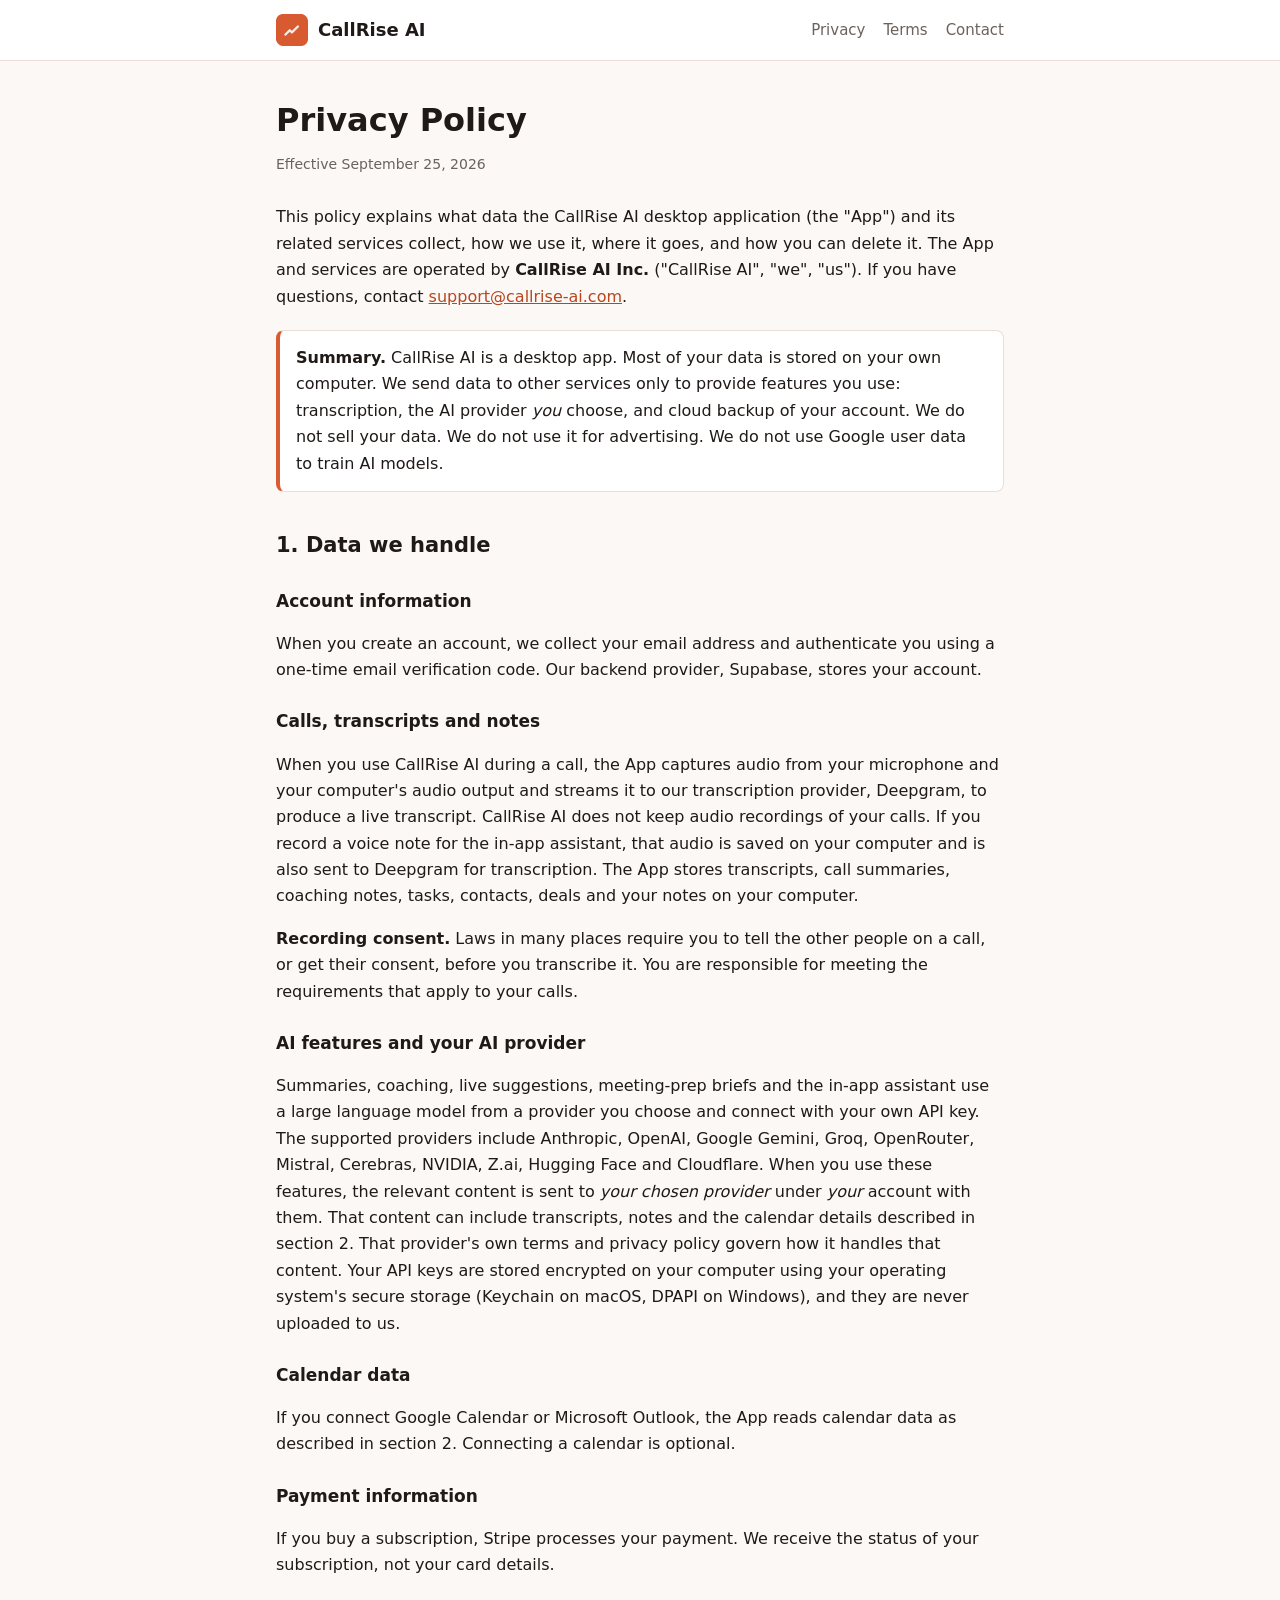
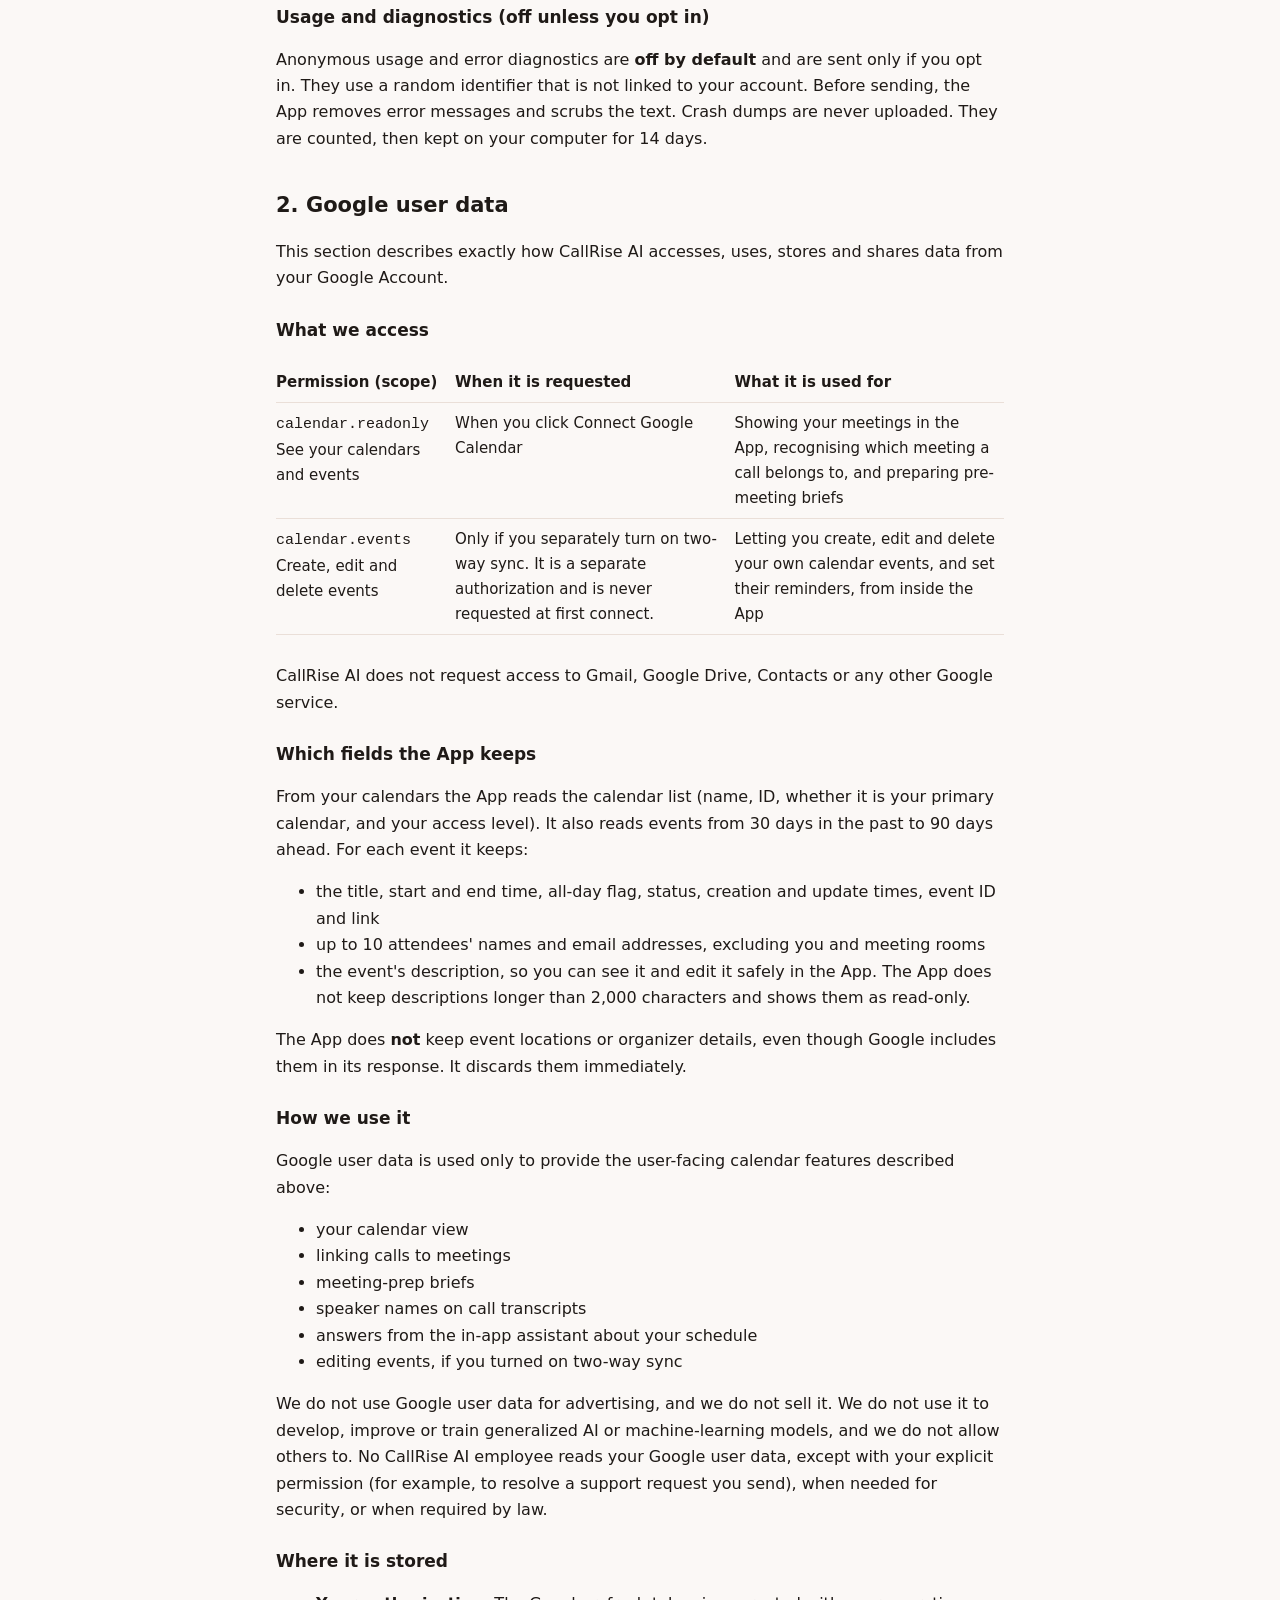
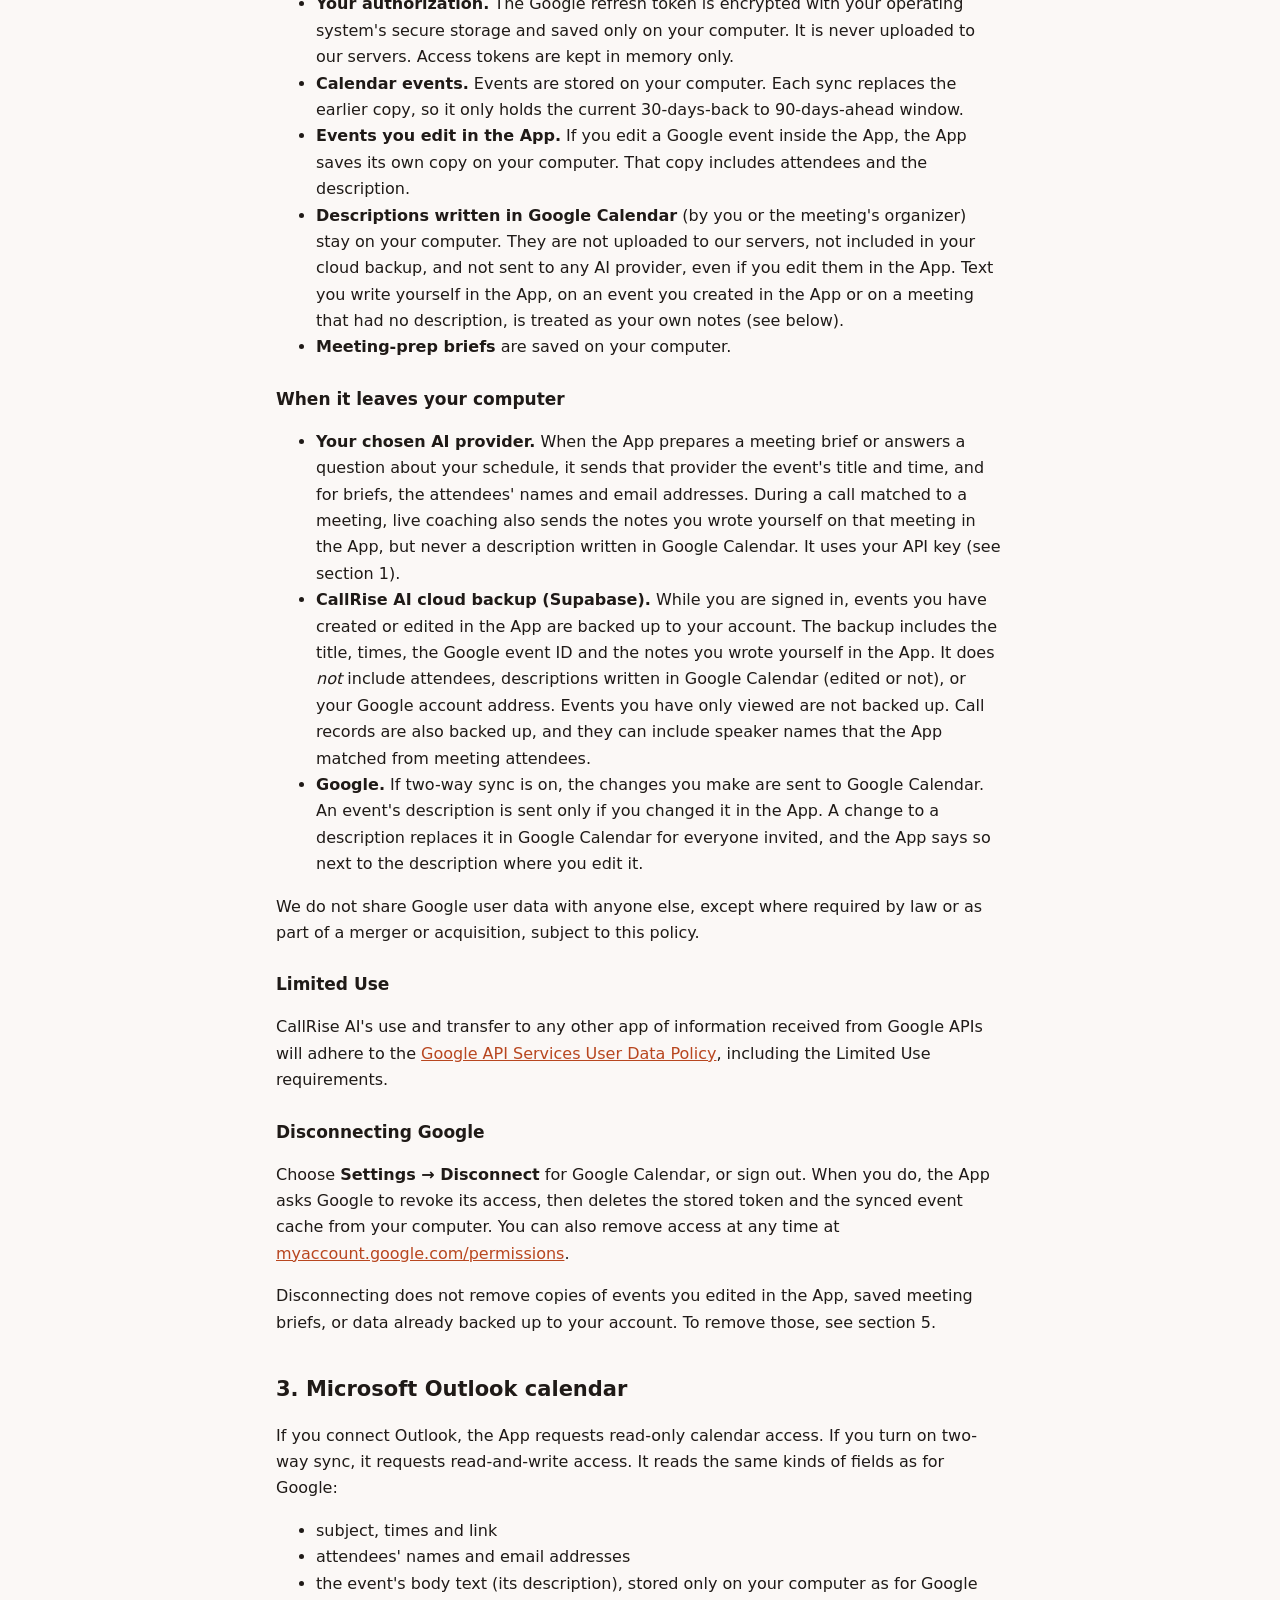
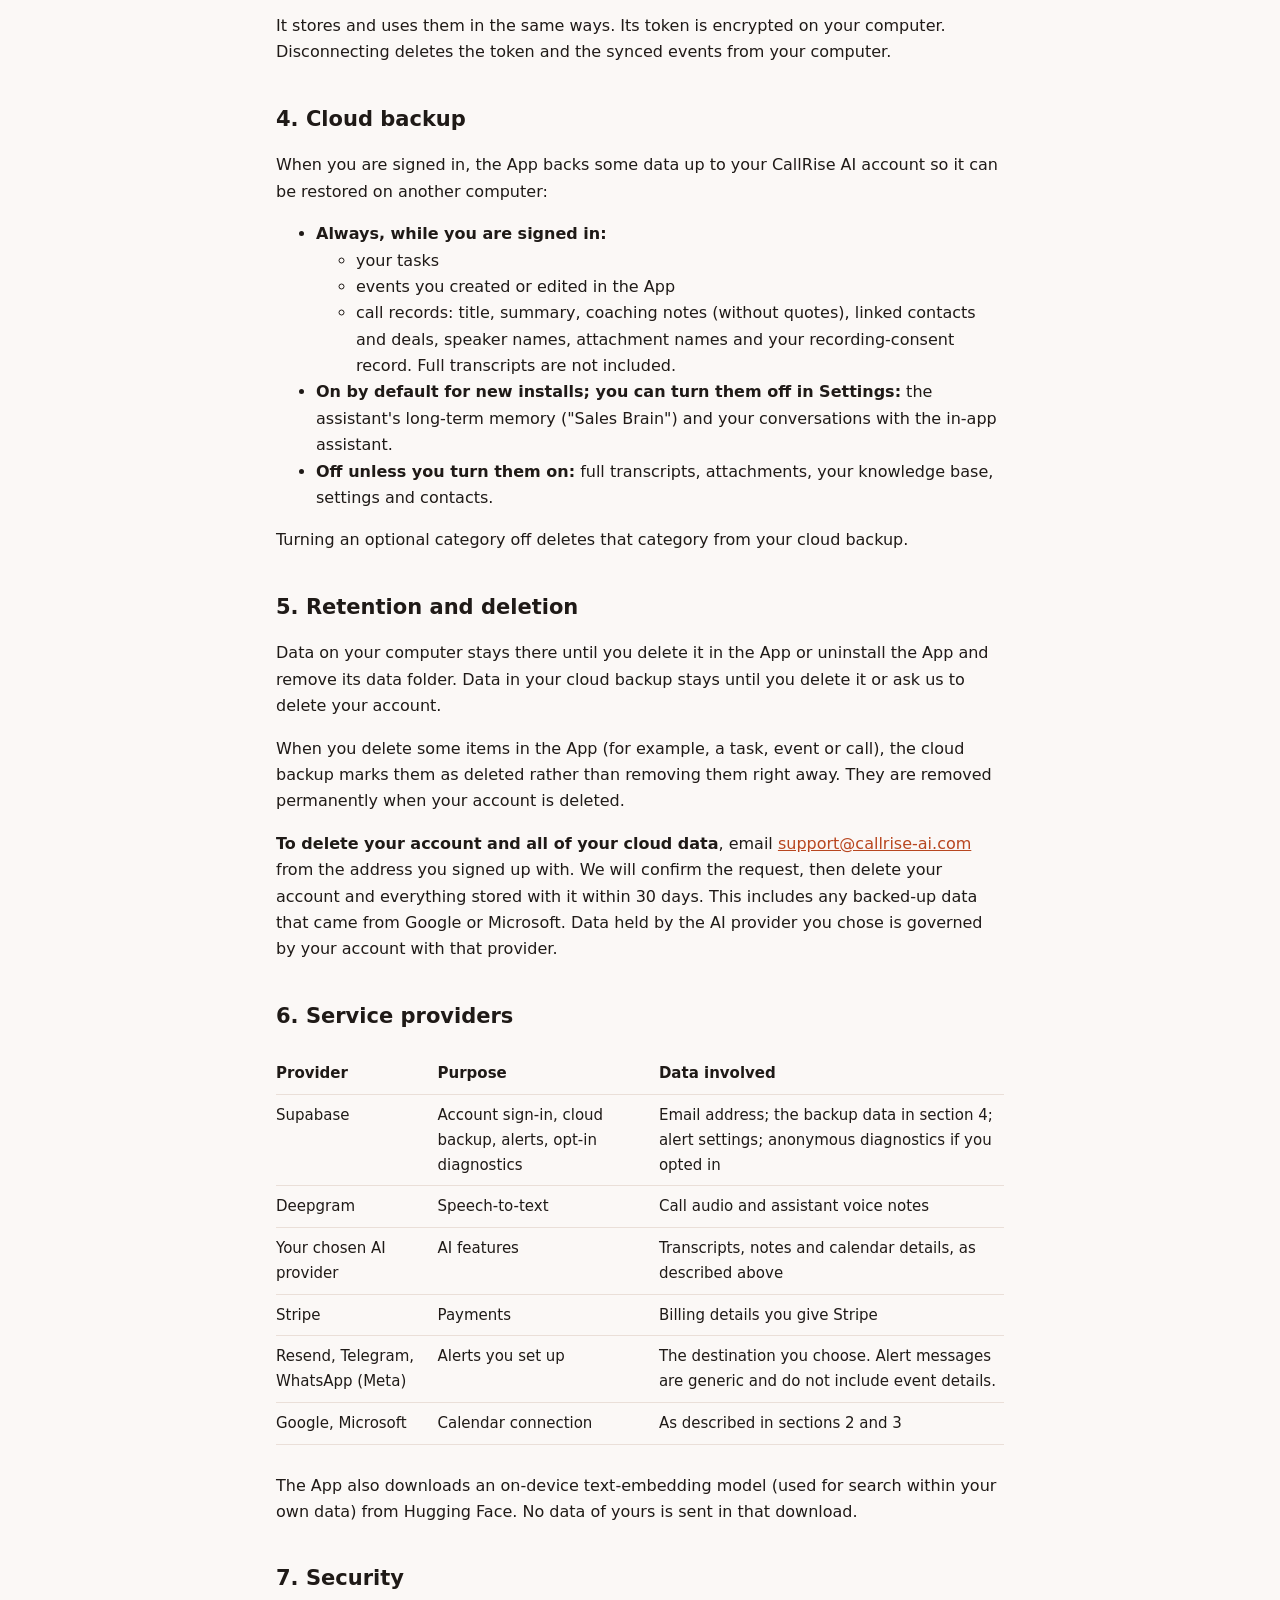
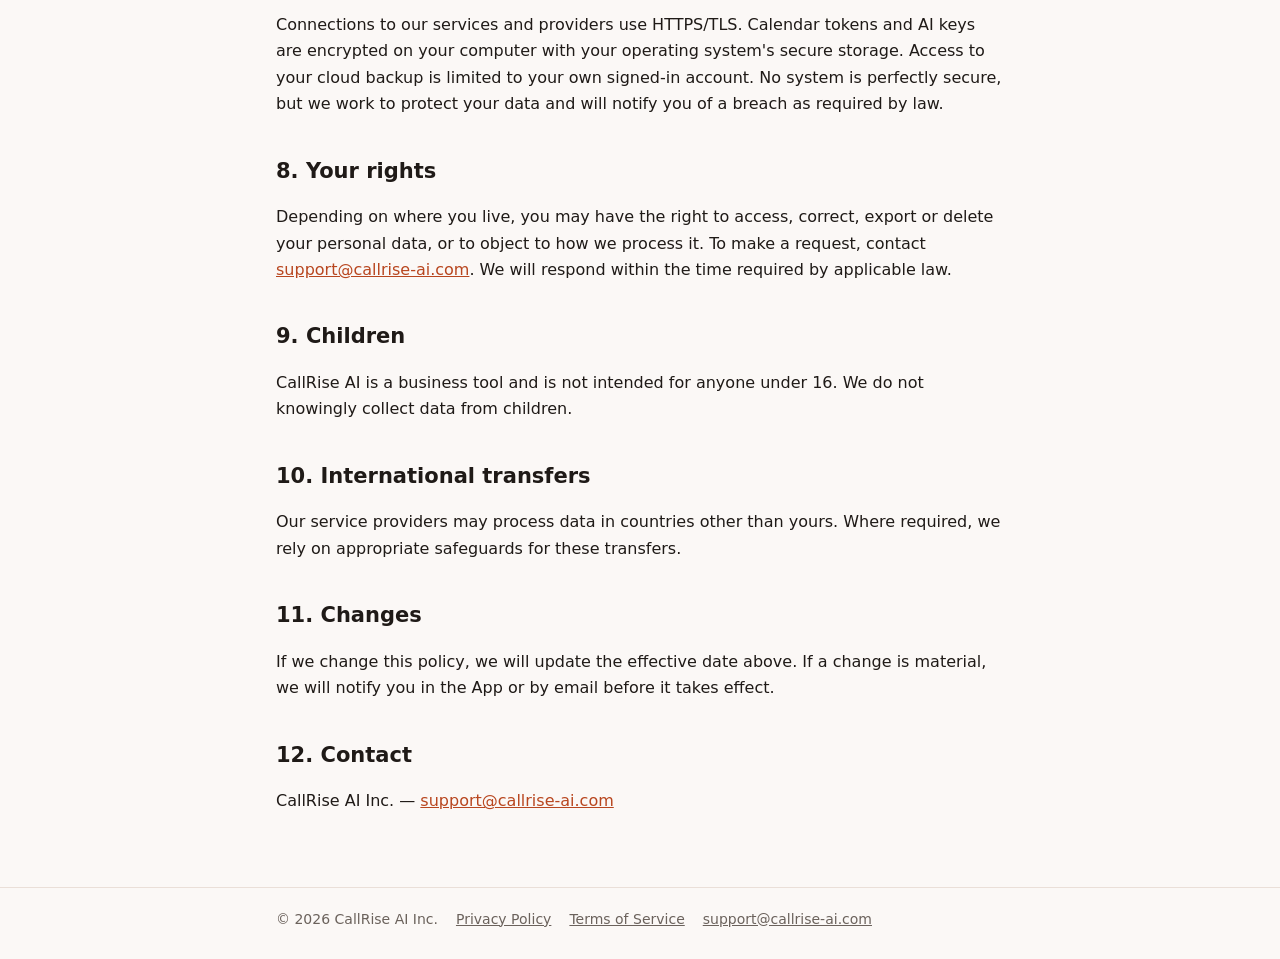
==== commit 218fdfb0: "Privacy: scope the description rule precisely; disclose own meeting notes in live coaching Co-Author" ====
--- a/privacy/index.html
+++ b/privacy/index.html
@@ -80,14 +80,14 @@
   <li><strong>Your authorization.</strong> The Google refresh token is encrypted with your operating system's secure storage and saved only on your computer. It is never uploaded to our servers. Access tokens are kept in memory only.</li>
   <li><strong>Calendar events.</strong> Events are stored on your computer. Each sync replaces the earlier copy, so it only holds the current 30-days-back to 90-days-ahead window.</li>
   <li><strong>Events you edit in the App.</strong> If you edit a Google event inside the App, the App saves its own copy on your computer. That copy includes attendees and the description.</li>
-  <li><strong>Event descriptions</strong> stay on your computer. They are not uploaded to our servers, not included in your cloud backup, and not sent to any AI provider, even if you edit them in the App.</li>
+  <li><strong>Descriptions written in Google Calendar</strong> (by you or the meeting's organizer) stay on your computer. They are not uploaded to our servers, not included in your cloud backup, and not sent to any AI provider, even if you edit them in the App. Text you write yourself in the App, on an event you created in the App or on a meeting that had no description, is treated as your own notes (see below).</li>
   <li><strong>Meeting-prep briefs</strong> are saved on your computer.</li>
 </ul>
 
 <h3>When it leaves your computer</h3>
 <ul>
-  <li><strong>Your chosen AI provider.</strong> When the App prepares a meeting brief or answers a question about your schedule, it sends that provider the event's title and time, and for briefs, the attendees' names and email addresses. It uses your API key (see section 1).</li>
-  <li><strong>CallRise AI cloud backup (Supabase).</strong> While you are signed in, events you have created or edited in the App are backed up to your account. The backup includes the title, times, the Google event ID and any notes you wrote on events you created in the App. It does <em>not</em> include attendees, event descriptions from Google (edited or not), or your Google account address. Events you have only viewed are not backed up. Call records are also backed up, and they can include speaker names that the App matched from meeting attendees.</li>
+  <li><strong>Your chosen AI provider.</strong> When the App prepares a meeting brief or answers a question about your schedule, it sends that provider the event's title and time, and for briefs, the attendees' names and email addresses. During a call matched to a meeting, live coaching also sends the notes you wrote yourself on that meeting in the App, but never a description written in Google Calendar. It uses your API key (see section 1).</li>
+  <li><strong>CallRise AI cloud backup (Supabase).</strong> While you are signed in, events you have created or edited in the App are backed up to your account. The backup includes the title, times, the Google event ID and the notes you wrote yourself in the App. It does <em>not</em> include attendees, descriptions written in Google Calendar (edited or not), or your Google account address. Events you have only viewed are not backed up. Call records are also backed up, and they can include speaker names that the App matched from meeting attendees.</li>
   <li><strong>Google.</strong> If two-way sync is on, the changes you make are sent to Google Calendar. An event's description is sent only if you changed it in the App. A change to a description replaces it in Google Calendar for everyone invited, and the App says so next to the description where you edit it.</li>
 </ul>
 <p>We do not share Google user data with anyone else, except where required by law or as part of a merger or acquisition, subject to this policy.</p>
